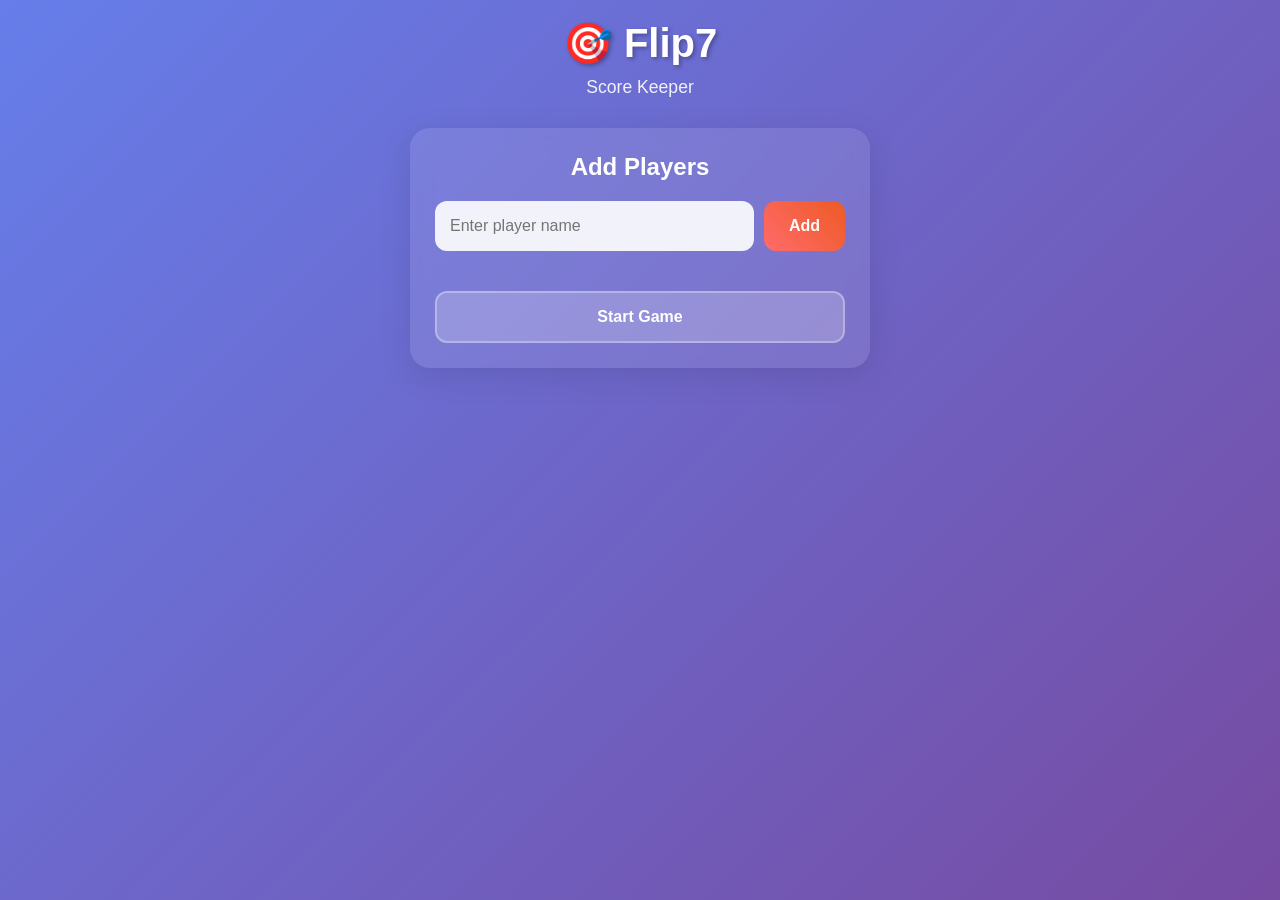
==== index.html @ 1f36b097 "Create index.html" ====
<!DOCTYPE html>
<html lang="en">
<head>
    <meta charset="UTF-8">
    <meta name="viewport" content="width=device-width, initial-scale=1.0, user-scalable=no">
    <title>Flip7 Score Keeper</title>
    <style>
        * {
            margin: 0;
            padding: 0;
            box-sizing: border-box;
        }

        body {
            font-family: -apple-system, BlinkMacSystemFont, 'Segoe UI', Roboto, sans-serif;
            background: linear-gradient(135deg, #667eea 0%, #764ba2 100%);
            min-height: 100vh;
            color: white;
            touch-action: manipulation;
        }

        .container {
            max-width: 500px;
            margin: 0 auto;
            padding: 20px;
        }

        .header {
            text-align: center;
            margin-bottom: 30px;
        }

        .header h1 {
            font-size: 2.5rem;
            margin-bottom: 10px;
            text-shadow: 2px 2px 4px rgba(0,0,0,0.3);
        }

        .header p {
            opacity: 0.9;
            font-size: 1.1rem;
        }

        .section {
            background: rgba(255, 255, 255, 0.1);
            backdrop-filter: blur(10px);
            border-radius: 20px;
            padding: 25px;
            margin-bottom: 20px;
            box-shadow: 0 8px 32px rgba(0,0,0,0.1);
        }

        .section h2 {
            margin-bottom: 20px;
            font-size: 1.5rem;
            text-align: center;
        }

        .input-group {
            display: flex;
            gap: 10px;
            margin-bottom: 20px;
        }

        input[type="text"] {
            flex: 1;
            padding: 15px;
            border: none;
            border-radius: 12px;
            font-size: 16px;
            background: rgba(255, 255, 255, 0.9);
            color: #333;
        }

        .btn {
            padding: 15px 25px;
            border: none;
            border-radius: 12px;
            font-size: 16px;
            font-weight: bold;
            cursor: pointer;
            transition: all 0.3s ease;
            min-height: 50px;
        }

        .btn-primary {
            background: linear-gradient(45deg, #ff6b6b, #ee5a24);
            color: white;
        }

        .btn-secondary {
            background: rgba(255, 255, 255, 0.2);
            color: white;
            border: 2px solid rgba(255, 255, 255, 0.3);
        }

        .btn:active {
            transform: scale(0.95);
        }

        .scoreboard {
            display: grid;
            grid-template-columns: repeat(auto-fit, minmax(120px, 1fr));
            gap: 15px;
            margin-bottom: 20px;
        }

        .player-score-card {
            background: rgba(255, 255, 255, 0.15);
            border-radius: 15px;
            padding: 15px;
            text-align: center;
            cursor: pointer;
            transition: all 0.3s ease;
            border: 2px solid transparent;
            box-shadow: 0 2px 4px rgba(0,0,0,0.1);
        }

        .player-score-card:hover,
        .player-score-card.active {
            background: rgba(255, 255, 255, 0.25);
            border-color: rgba(255, 255, 255, 0.5);
            transform: translateY(-2px);
        }

        .player-score-card.winner {
            background: linear-gradient(45deg, #ffd700, #ffed4a);
            color: #333;
        }

        .player-name-small {
            font-size: 1rem;
            font-weight: bold;
            margin-bottom: 8px;
        }

        .player-total-small {
            font-size: 1.8rem;
            font-weight: bold;
            color: #ffd700;
        }

        .player-score-card.winner .player-total-small {
            color: #333;
        }

        .player-score-card.scored {
            border-color: #4caf50;
        }

        .round-info {
            text-align: center;
            margin-bottom: 20px;
            font-size: 1.2rem;
            font-weight: bold;
        }

        .scoring-sheet {
            background: rgba(255, 255, 255, 0.15);
            border-radius: 15px;
            padding: 20px;
            margin-bottom: 20px;
        }

        .scoring-header {
            display: flex;
            justify-content: space-between;
            align-items: center;
            margin-bottom: 20px;
        }

        .close-btn {
            background: rgba(255, 255, 255, 0.2);
            border: none;
            border-radius: 50%;
            width: 35px;
            height: 35px;
            color: white;
            font-size: 18px;
            cursor: pointer;
            display: flex;
            align-items: center;
            justify-content: center;
        }

        .card-selector {
            display: grid;
            grid-template-columns: repeat(4, 1fr);
            gap: 8px;
            margin-bottom: 15px;
        }

        .card-btn {
            aspect-ratio: 1;
            border: none;
            border-radius: 8px;
            font-size: 14px;
            font-weight: bold;
            cursor: pointer;
            transition: all 0.2s ease;
            background: rgba(255, 255, 255, 0.9);
            color: #333;
        }

        .card-btn.selected {
            background: #ff6b6b;
            color: white;
            transform: scale(0.95);
        }

        .modifier-section {
            margin-top: 15px;
        }

        .modifier-buttons {
            display: grid;
            grid-template-columns: repeat(3, 1fr);
            gap: 8px;
            margin-bottom: 10px;
        }

        .modifier-btn {
            padding: 8px;
            border: none;
            border-radius: 8px;
            font-size: 12px;
            font-weight: bold;
            cursor: pointer;
            background: rgba(255, 255, 255, 0.8);
            color: #333;
            transition: all 0.2s ease;
        }

        .modifier-btn.selected {
            background: #4ecdc4;
            color: white;
        }

        .current-score {
            text-align: center;
            margin: 15px 0;
            font-size: 1.3rem;
            font-weight: bold;
            color: #ffd700;
            padding: 10px;
            background: rgba(0, 0, 0, 0.2);
            border-radius: 10px;
        }

        .unique-count {
            font-size: 0.9rem;
            opacity: 0.8;
        }

        .score-actions {
            display: grid;
            grid-template-columns: 1fr 1fr;
            gap: 10px;
        }

        .hidden {
            display: none;
        }

        .next-round-animation {
            position: fixed;
            top: 50%;
            left: 50%;
            transform: translate(-50%, -50%);
            background: linear-gradient(45deg, #ff6b6b, #ee5a24);
            color: white;
            padding: 30px 50px;
            border-radius: 20px;
            font-size: 2rem;
            font-weight: bold;
            z-index: 1000;
            animation: nextRoundPulse 1.5s ease-in-out;
            pointer-events: none;
        }

        @keyframes nextRoundPulse {
            0% { transform: translate(-50%, -50%) scale(0.5); opacity: 0; }
            50% { transform: translate(-50%, -50%) scale(1.2); opacity: 1; }
            100% { transform: translate(-50%, -50%) scale(1); opacity: 0; }
        }

        .game-controls {
            display: grid;
            grid-template-columns: 1fr 1fr;
            gap: 15px;
            margin-top: 20px;
        }

        .next-round-btn {
            position: relative;
            overflow: hidden;
        }

        .next-round-btn::after {
            content: '';
            position: absolute;
            top: 0;
            left: -100%;
            width: 100%;
            height: 100%;
            background: linear-gradient(90deg, transparent, rgba(255,255,255,0.4), transparent);
            transition: left 0.5s;
        }

        .next-round-btn.animating::after {
            left: 100%;
        }

        .confirmation-overlay {
            position: fixed;
            top: 0;
            left: 0;
            width: 100%;
            height: 100%;
            background: rgba(0, 0, 0, 0.7);
            z-index: 1000;
            display: flex;
            align-items: center;
            justify-content: center;
        }

        .confirmation-overlay.hidden {
            display: none !important;
        }

        .confirmation-dialog {
            background: linear-gradient(135deg, #667eea 0%, #764ba2 100%);
            border-radius: 20px;
            padding: 30px;
            max-width: 400px;
            width: 90%;
            text-align: center;
            color: white;
            box-shadow: 0 20px 60px rgba(0,0,0,0.3);
        }

        .confirmation-dialog h3 {
            margin-bottom: 20px;
            font-size: 1.3rem;
        }

        .confirmation-dialog p {
            margin-bottom: 25px;
            opacity: 0.9;
        }

        .confirmation-buttons {
            display: grid;
            grid-template-columns: 1fr 1fr 1fr;
            gap: 15px;
        }

        @media (max-width: 480px) {
            .container { padding: 15px; }
            .header h1 { font-size: 2rem; }
            .section { padding: 20px; }
            .scoreboard { grid-template-columns: repeat(2, 1fr); }
            .modifier-buttons { grid-template-columns: repeat(2, 1fr); }
            .confirmation-buttons { grid-template-columns: 1fr; }
        }
    </style>
</head>
<body>
    <div class="container">
        <div class="header">
            <h1>🎯 Flip7</h1>
            <p>Score Keeper</p>
        </div>

        <div id="setup-section" class="section">
            <h2>Add Players</h2>
            <div class="input-group">
                <input type="text" id="player-name" placeholder="Enter player name" maxlength="15">
                <button class="btn btn-primary" onclick="addPlayer()">Add</button>
            </div>
            <div id="players-setup"></div>
            <button id="start-game" class="btn btn-secondary" onclick="startGame()" style="width: 100%; margin-top: 20px;">Start Game</button>
        </div>

        <div id="game-section" class="section hidden">
            <div class="round-info">
                Round <span id="current-round">1</span>
            </div>
            
            <div class="scoreboard" id="scoreboard"></div>
            
            <div id="scoring-sheet" class="scoring-sheet hidden">
                <div class="scoring-header">
                    <h3 id="scoring-player-name">Player Scoring</h3>
                    <button class="close-btn" onclick="closeScoringSheet()">×</button>
                </div>
                
                <div style="font-weight: bold; margin-bottom: 10px;">Select up to 7 unique cards (0-12):</div>
                <div class="card-selector" id="card-selector"></div>
                
                <div class="modifier-section">
                    <div style="font-weight: bold; margin-bottom: 8px;">Modifiers:</div>
                    <div class="modifier-buttons" id="modifier-buttons">
                        <button class="modifier-btn" onclick="toggleModifier('+2')">+2</button>
                        <button class="modifier-btn" onclick="toggleModifier('+4')">+4</button>
                        <button class="modifier-btn" onclick="toggleModifier('+6')">+6</button>
                        <button class="modifier-btn" onclick="toggleModifier('+8')">+8</button>
                        <button class="modifier-btn" onclick="toggleModifier('+10')">+10</button>
                        <button class="modifier-btn" onclick="toggleModifier('x2')">×2</button>
                    </div>
                </div>
                
                <div class="current-score" id="score-preview">Round Score: 0<br><span class="unique-count">Unique Cards: 0</span></div>
                
                <div class="score-actions">
                    <button class="btn btn-secondary" onclick="bankCurrentScore()">Bank Score</button>
                    <button class="btn btn-secondary" onclick="bustCurrentPlayer()">Bust (0)</button>
                </div>
            </div>
            
            <div class="game-controls">
                <button id="next-round-btn" class="btn btn-secondary next-round-btn" onclick="nextRound()">Next Round</button>
                <button id="new-game-btn" class="btn btn-primary" onclick="resetGame()">New Game</button>
            </div>
        </div>

        <div id="new-game-dialog" class="confirmation-overlay hidden">
            <div class="confirmation-dialog">
                <h3>New Game</h3>
                <p>Do you want to start a new game with the same players?</p>
                <div class="confirmation-buttons">
                    <button class="btn btn-primary" onclick="startNewGameWithSamePlayers()">Yes</button>
                    <button class="btn btn-secondary" onclick="goToSetup()">No</button>
                    <button class="btn btn-secondary" onclick="cancelNewGame()">Cancel</button>
                </div>
            </div>
        </div>
    </div>

    <script>
        let players = [];
        let currentRound = 1;
        let currentScoringPlayer = -1;
        const WINNING_SCORE = 200;

        function addPlayer() {
            const nameInput = document.getElementById('player-name');
            const name = nameInput.value.trim();
            
            if (name && !players.find(p => p.name === name)) {
                players.push({
                    name: name,
                    totalScore: 0,
                    roundScores: [],
                    hasScored: false
                });
                nameInput.value = '';
                updatePlayersSetup();
            }
        }

        function removePlayer(index) {
            players.splice(index, 1);
            updatePlayersSetup();
        }

        function updatePlayersSetup() {
            const container = document.getElementById('players-setup');
            container.innerHTML = '';
            
            players.forEach((player, index) => {
                const div = document.createElement('div');
                div.style.cssText = 'display: flex; justify-content: space-between; align-items: center; background: rgba(255,255,255,0.1); padding: 15px; border-radius: 10px; margin-bottom: 10px;';
                div.innerHTML = `
                    <span style="font-size: 1.1rem; font-weight: bold;">${player.name}</span>
                    <button onclick="removePlayer(${index})" style="background: #ff4757; color: white; border: none; border-radius: 5px; padding: 8px 12px; cursor: pointer;">Remove</button>
                `;
                container.appendChild(div);
            });

            document.getElementById('start-game').style.display = players.length >= 2 ? 'block' : 'none';
        }

        function startGame() {
            if (players.length < 2) return;
            
            document.getElementById('setup-section').classList.add('hidden');
            document.getElementById('game-section').classList.remove('hidden');
            updateScoreboard();
        }

        function updateScoreboard() {
            const scoreboard = document.getElementById('scoreboard');
            scoreboard.innerHTML = '';
            
            if (!players || players.length === 0) return;
            
            players.forEach((player, index) => {
                if (!player) return;
                
                const playerCard = document.createElement('div');
                let className = 'player-score-card';
                if (player.totalScore >= WINNING_SCORE) {
                    className += ' winner';
                } else if (player.hasScored) {
                    className += ' scored';
                }
                playerCard.className = className;
                playerCard.onclick = () => openScoringSheet(index);
                
                playerCard.innerHTML = `
                    <div class="player-name-small">${player.name || 'Unknown'}</div>
                    <div class="player-total-small">${player.totalScore || 0}</div>
                `;
                
                scoreboard.appendChild(playerCard);
            });
            
            document.getElementById('current-round').textContent = currentRound;
        }

        function openScoringSheet(playerIndex) {
            if (!players || !players[playerIndex]) {
                alert('Player not found!');
                return;
            }
            
            if (players[playerIndex].hasScored) {
                alert(`${players[playerIndex].name} has already scored this round!`);
                return;
            }
            
            currentScoringPlayer = playerIndex;
            document.getElementById('scoring-player-name').textContent = `${players[playerIndex].name} - Round ${currentRound}`;
            
            const cardSelector = document.getElementById('card-selector');
            cardSelector.innerHTML = '';
            for (let i = 0; i <= 12; i++) {
                const cardBtn = document.createElement('button');
                cardBtn.className = 'card-btn';
                cardBtn.textContent = i;
                cardBtn.onclick = () => toggleCard(i);
                cardSelector.appendChild(cardBtn);
            }
            
            document.getElementById('scoring-sheet').classList.remove('hidden');
            clearScoringSheet();
        }

        function closeScoringSheet() {
            document.getElementById('scoring-sheet').classList.add('hidden');
            currentScoringPlayer = -1;
        }

        function clearScoringSheet() {
            document.querySelectorAll('#card-selector .card-btn').forEach(btn => btn.classList.remove('selected'));
            document.querySelectorAll('#modifier-buttons .modifier-btn').forEach(btn => btn.classList.remove('selected'));
            updateScorePreview();
        }

        function toggleCard(cardValue) {
            const cardSelector = document.getElementById('card-selector');
            const cardBtn = cardSelector.children[cardValue];
            
            const isCurrentlySelected = cardBtn.classList.contains('selected');
            
            if (isCurrentlySelected) {
                cardBtn.classList.remove('selected');
            } else {
                const selectedCards = [];
                document.querySelectorAll('#card-selector .card-btn.selected').forEach(btn => {
                    selectedCards.push(parseInt(btn.textContent));
                });
                
                if (selectedCards.includes(cardValue)) {
                    alert(`Card ${cardValue} is already selected! You cannot select the same number twice.`);
                    return;
                }
                
                cardBtn.classList.add('selected');
            }
            
            updateScorePreview();
        }

        function toggleModifier(modifier) {
            const modifierBtns = document.querySelectorAll('#modifier-buttons .modifier-btn');
            let modifierBtn;
            
            if (modifier.toLowerCase() === 'x2') {
                modifierBtn = Array.from(modifierBtns).find(btn => btn.textContent === '×2');
            } else {
                modifierBtn = Array.from(modifierBtns).find(btn => btn.textContent === modifier);
            }
            
            if (modifierBtn) {
                modifierBtn.classList.toggle('selected');
                updateScorePreview();
            }
        }

        function updateScorePreview() {
            if (currentScoringPlayer === -1) return;
            
            const selectedCards = [];
            const selectedModifiers = [];
            
            document.querySelectorAll('#card-selector .card-btn.selected').forEach(btn => {
                selectedCards.push(parseInt(btn.textContent));
            });
            
            document.querySelectorAll('#modifier-buttons .modifier-btn.selected').forEach(btn => {
                let modText = btn.textContent.toLowerCase();
                if (modText === '×2') modText = 'x2';
                selectedModifiers.push(modText);
            });
            
            const roundScore = calculateScore(selectedCards, selectedModifiers);
            const uniqueCards = [...new Set(selectedCards)];
            const uniqueCount = uniqueCards.length;
            document.getElementById('score-preview').innerHTML = `Round Score: ${roundScore}<br><span class="unique-count">Unique Cards: ${uniqueCount}</span>`;
        }

        function calculateScore(selectedCards, modifiers) {
            if (selectedCards.length === 0) return 0;
            
            const uniqueCards = [...new Set(selectedCards)];
            
            let baseScore = selectedCards.reduce((sum, card) => sum + card, 0);
            let finalScore = baseScore;
            
            modifiers.forEach(modifier => {
                if (modifier.startsWith('+')) {
                    finalScore += parseInt(modifier.substring(1));
                }
            });
            
            if (modifiers.includes('x2')) {
                finalScore = baseScore * 2 + (finalScore - baseScore);
            }
            
            if (uniqueCards.length === 7) {
                finalScore += 15;
            }
            
            return finalScore;
        }

        function bankCurrentScore() {
            if (currentScoringPlayer === -1) {
                alert('No player selected for scoring!');
                return;
            }
            
            if (!players || !players[currentScoringPlayer]) {
                alert('Player not found!');
                currentScoringPlayer = -1;
                return;
            }
            
            const selectedCards = [];
            const selectedModifiers = [];
            
            document.querySelectorAll('#card-selector .card-btn.selected').forEach(btn => {
                selectedCards.push(parseInt(btn.textContent));
            });
            
            document.querySelectorAll('#modifier-buttons .modifier-btn.selected').forEach(btn => {
                let modText = btn.textContent.toLowerCase();
                if (modText === '×2') modText = 'x2';
                selectedModifiers.push(modText);
            });
            
            const roundScore = calculateScore(selectedCards, selectedModifiers);
            players[currentScoringPlayer].totalScore = (players[currentScoringPlayer].totalScore || 0) + roundScore;
            players[currentScoringPlayer].roundScores = players[currentScoringPlayer].roundScores || [];
            players[currentScoringPlayer].roundScores.push(roundScore);
            players[currentScoringPlayer].hasScored = true;
            
            const playerName = players[currentScoringPlayer].name;
            const playerTotal = players[currentScoringPlayer].totalScore;
            
            closeScoringSheet();
            updateScoreboard();
            
            if (playerTotal >= WINNING_SCORE) {
                setTimeout(() => {
                    alert(`🎉 ${playerName} wins with ${playerTotal} points!`);
                }, 100);
            }
        }

        function bustCurrentPlayer() {
            if (currentScoringPlayer === -1) {
                alert('No player selected for scoring!');
                return;
            }
            
            if (!players || !players[currentScoringPlayer]) {
                alert('Player not found!');
                currentScoringPlayer = -1;
                return;
            }
            
            players[currentScoringPlayer].roundScores = players[currentScoringPlayer].roundScores || [];
            players[currentScoringPlayer].roundScores.push(0);
            players[currentScoringPlayer].hasScored = true;
            
            closeScoringSheet();
            updateScoreboard();
        }

        function nextRound() {
            if (!players || players.length === 0) return;
            
            const nextBtn = document.getElementById('next-round-btn');
            nextBtn.classList.add('animating');
            
            const animationDiv = document.createElement('div');
            animationDiv.className = 'next-round-animation';
            animationDiv.textContent = `Round ${currentRound + 1}`;
            document.body.appendChild(animationDiv);
            
            setTimeout(() => {
                document.body.removeChild(animationDiv);
                nextBtn.classList.remove('animating');
            }, 1500);
            
            players.forEach(player => {
                if (!player) return;
                if (!player.hasScored) {
                    player.roundScores.push(0);
                }
                player.hasScored = false;
            });
            
            currentRound++;
            updateScoreboard();
        }

        function resetGame() {
            showNewGameDialog();
        }

        function showNewGameDialog() {
            document.getElementById('new-game-dialog').classList.remove('hidden');
        }

        function startNewGameWithSamePlayers() {
            players.forEach(player => {
                player.totalScore = 0;
                player.roundScores = [];
                player.hasScored = false;
            });
            currentRound = 1;
            currentScoringPlayer = -1;
            updateScoreboard();
            document.getElementById('new-game-dialog').classList.add('hidden');
        }

        function goToSetup() {
            document.getElementById('game-section').classList.add('hidden');
            document.getElementById('setup-section').classList.remove('hidden');
            document.getElementById('new-game-dialog').classList.add('hidden');
            players = [];
            updatePlayersSetup();
        }

        function cancelNewGame() {
            document.getElementById('new-game-dialog').classList.add('hidden');
        }

        document.getElementById('player-name').addEventListener('keypress', function(e) {
            if (e.key === 'Enter') {
                addPlayer();
            }
        });
    </script>
</body>
</html>
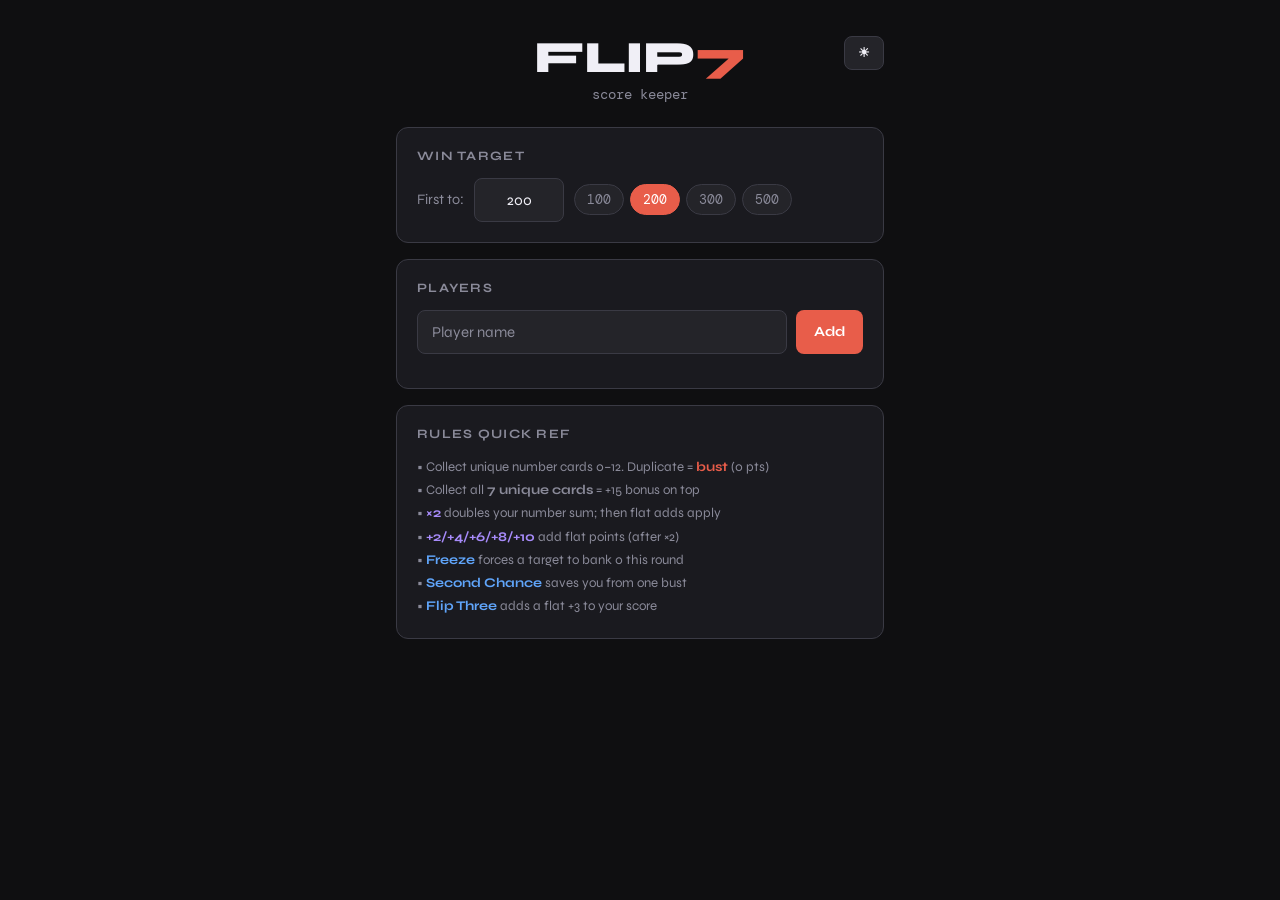
==== commit 97170c7b: "Update index.html" ====
--- a/index.html
+++ b/index.html
@@ -1,780 +1,902 @@
 <!DOCTYPE html>
 <html lang="en">
 <head>
-    <meta charset="UTF-8">
-    <meta name="viewport" content="width=device-width, initial-scale=1.0, user-scalable=no">
-    <title>Flip7 Score Keeper</title>
-    <style>
-        * {
-            margin: 0;
-            padding: 0;
-            box-sizing: border-box;
-        }
-
-        body {
-            font-family: -apple-system, BlinkMacSystemFont, 'Segoe UI', Roboto, sans-serif;
-            background: linear-gradient(135deg, #667eea 0%, #764ba2 100%);
-            min-height: 100vh;
-            color: white;
-            touch-action: manipulation;
-        }
-
-        .container {
-            max-width: 500px;
-            margin: 0 auto;
-            padding: 20px;
-        }
-
-        .header {
-            text-align: center;
-            margin-bottom: 30px;
-        }
-
-        .header h1 {
-            font-size: 2.5rem;
-            margin-bottom: 10px;
-            text-shadow: 2px 2px 4px rgba(0,0,0,0.3);
-        }
-
-        .header p {
-            opacity: 0.9;
-            font-size: 1.1rem;
-        }
-
-        .section {
-            background: rgba(255, 255, 255, 0.1);
-            backdrop-filter: blur(10px);
-            border-radius: 20px;
-            padding: 25px;
-            margin-bottom: 20px;
-            box-shadow: 0 8px 32px rgba(0,0,0,0.1);
-        }
-
-        .section h2 {
-            margin-bottom: 20px;
-            font-size: 1.5rem;
-            text-align: center;
-        }
-
-        .input-group {
-            display: flex;
-            gap: 10px;
-            margin-bottom: 20px;
-        }
-
-        input[type="text"] {
-            flex: 1;
-            padding: 15px;
-            border: none;
-            border-radius: 12px;
-            font-size: 16px;
-            background: rgba(255, 255, 255, 0.9);
-            color: #333;
-        }
-
-        .btn {
-            padding: 15px 25px;
-            border: none;
-            border-radius: 12px;
-            font-size: 16px;
-            font-weight: bold;
-            cursor: pointer;
-            transition: all 0.3s ease;
-            min-height: 50px;
-        }
-
-        .btn-primary {
-            background: linear-gradient(45deg, #ff6b6b, #ee5a24);
-            color: white;
-        }
-
-        .btn-secondary {
-            background: rgba(255, 255, 255, 0.2);
-            color: white;
-            border: 2px solid rgba(255, 255, 255, 0.3);
-        }
-
-        .btn:active {
-            transform: scale(0.95);
-        }
-
-        .scoreboard {
-            display: grid;
-            grid-template-columns: repeat(auto-fit, minmax(120px, 1fr));
-            gap: 15px;
-            margin-bottom: 20px;
-        }
-
-        .player-score-card {
-            background: rgba(255, 255, 255, 0.15);
-            border-radius: 15px;
-            padding: 15px;
-            text-align: center;
-            cursor: pointer;
-            transition: all 0.3s ease;
-            border: 2px solid transparent;
-            box-shadow: 0 2px 4px rgba(0,0,0,0.1);
-        }
-
-        .player-score-card:hover,
-        .player-score-card.active {
-            background: rgba(255, 255, 255, 0.25);
-            border-color: rgba(255, 255, 255, 0.5);
-            transform: translateY(-2px);
-        }
-
-        .player-score-card.winner {
-            background: linear-gradient(45deg, #ffd700, #ffed4a);
-            color: #333;
-        }
-
-        .player-name-small {
-            font-size: 1rem;
-            font-weight: bold;
-            margin-bottom: 8px;
-        }
-
-        .player-total-small {
-            font-size: 1.8rem;
-            font-weight: bold;
-            color: #ffd700;
-        }
-
-        .player-score-card.winner .player-total-small {
-            color: #333;
-        }
-
-        .player-score-card.scored {
-            border-color: #4caf50;
-        }
-
-        .round-info {
-            text-align: center;
-            margin-bottom: 20px;
-            font-size: 1.2rem;
-            font-weight: bold;
-        }
-
-        .scoring-sheet {
-            background: rgba(255, 255, 255, 0.15);
-            border-radius: 15px;
-            padding: 20px;
-            margin-bottom: 20px;
-        }
-
-        .scoring-header {
-            display: flex;
-            justify-content: space-between;
-            align-items: center;
-            margin-bottom: 20px;
-        }
-
-        .close-btn {
-            background: rgba(255, 255, 255, 0.2);
-            border: none;
-            border-radius: 50%;
-            width: 35px;
-            height: 35px;
-            color: white;
-            font-size: 18px;
-            cursor: pointer;
-            display: flex;
-            align-items: center;
-            justify-content: center;
-        }
-
-        .card-selector {
-            display: grid;
-            grid-template-columns: repeat(4, 1fr);
-            gap: 8px;
-            margin-bottom: 15px;
-        }
-
-        .card-btn {
-            aspect-ratio: 1;
-            border: none;
-            border-radius: 8px;
-            font-size: 14px;
-            font-weight: bold;
-            cursor: pointer;
-            transition: all 0.2s ease;
-            background: rgba(255, 255, 255, 0.9);
-            color: #333;
-        }
-
-        .card-btn.selected {
-            background: #ff6b6b;
-            color: white;
-            transform: scale(0.95);
-        }
-
-        .modifier-section {
-            margin-top: 15px;
-        }
-
-        .modifier-buttons {
-            display: grid;
-            grid-template-columns: repeat(3, 1fr);
-            gap: 8px;
-            margin-bottom: 10px;
-        }
-
-        .modifier-btn {
-            padding: 8px;
-            border: none;
-            border-radius: 8px;
-            font-size: 12px;
-            font-weight: bold;
-            cursor: pointer;
-            background: rgba(255, 255, 255, 0.8);
-            color: #333;
-            transition: all 0.2s ease;
-        }
-
-        .modifier-btn.selected {
-            background: #4ecdc4;
-            color: white;
-        }
-
-        .current-score {
-            text-align: center;
-            margin: 15px 0;
-            font-size: 1.3rem;
-            font-weight: bold;
-            color: #ffd700;
-            padding: 10px;
-            background: rgba(0, 0, 0, 0.2);
-            border-radius: 10px;
-        }
-
-        .unique-count {
-            font-size: 0.9rem;
-            opacity: 0.8;
-        }
-
-        .score-actions {
-            display: grid;
-            grid-template-columns: 1fr 1fr;
-            gap: 10px;
-        }
-
-        .hidden {
-            display: none;
-        }
-
-        .next-round-animation {
-            position: fixed;
-            top: 50%;
-            left: 50%;
-            transform: translate(-50%, -50%);
-            background: linear-gradient(45deg, #ff6b6b, #ee5a24);
-            color: white;
-            padding: 30px 50px;
-            border-radius: 20px;
-            font-size: 2rem;
-            font-weight: bold;
-            z-index: 1000;
-            animation: nextRoundPulse 1.5s ease-in-out;
-            pointer-events: none;
-        }
-
-        @keyframes nextRoundPulse {
-            0% { transform: translate(-50%, -50%) scale(0.5); opacity: 0; }
-            50% { transform: translate(-50%, -50%) scale(1.2); opacity: 1; }
-            100% { transform: translate(-50%, -50%) scale(1); opacity: 0; }
-        }
-
-        .game-controls {
-            display: grid;
-            grid-template-columns: 1fr 1fr;
-            gap: 15px;
-            margin-top: 20px;
-        }
-
-        .next-round-btn {
-            position: relative;
-            overflow: hidden;
-        }
-
-        .next-round-btn::after {
-            content: '';
-            position: absolute;
-            top: 0;
-            left: -100%;
-            width: 100%;
-            height: 100%;
-            background: linear-gradient(90deg, transparent, rgba(255,255,255,0.4), transparent);
-            transition: left 0.5s;
-        }
-
-        .next-round-btn.animating::after {
-            left: 100%;
-        }
-
-        .confirmation-overlay {
-            position: fixed;
-            top: 0;
-            left: 0;
-            width: 100%;
-            height: 100%;
-            background: rgba(0, 0, 0, 0.7);
-            z-index: 1000;
-            display: flex;
-            align-items: center;
-            justify-content: center;
-        }
-
-        .confirmation-overlay.hidden {
-            display: none !important;
-        }
-
-        .confirmation-dialog {
-            background: linear-gradient(135deg, #667eea 0%, #764ba2 100%);
-            border-radius: 20px;
-            padding: 30px;
-            max-width: 400px;
-            width: 90%;
-            text-align: center;
-            color: white;
-            box-shadow: 0 20px 60px rgba(0,0,0,0.3);
-        }
-
-        .confirmation-dialog h3 {
-            margin-bottom: 20px;
-            font-size: 1.3rem;
-        }
-
-        .confirmation-dialog p {
-            margin-bottom: 25px;
-            opacity: 0.9;
-        }
-
-        .confirmation-buttons {
-            display: grid;
-            grid-template-columns: 1fr 1fr 1fr;
-            gap: 15px;
-        }
-
-        @media (max-width: 480px) {
-            .container { padding: 15px; }
-            .header h1 { font-size: 2rem; }
-            .section { padding: 20px; }
-            .scoreboard { grid-template-columns: repeat(2, 1fr); }
-            .modifier-buttons { grid-template-columns: repeat(2, 1fr); }
-            .confirmation-buttons { grid-template-columns: 1fr; }
-        }
-    </style>
+<meta charset="UTF-8">
+<meta name="viewport" content="width=device-width, initial-scale=1.0, user-scalable=no">
+<title>Flip7 Score Keeper</title>
+<link rel="preconnect" href="https://fonts.googleapis.com">
+<link href="https://fonts.googleapis.com/css2?family=Syne:wght@400;700;800&family=DM+Mono:wght@400;500&display=swap" rel="stylesheet">
+<style>
+*{margin:0;padding:0;box-sizing:border-box;-webkit-tap-highlight-color:transparent}
+:root{
+  --bg:#0f0f11;--surface:#1a1a1f;--surface2:#242429;--surface3:#2e2e35;
+  --border:#3a3a44;--text:#f0eff6;--muted:#8a8a99;
+  --accent:#e85d4a;--accent2:#4ade80;--gold:#f5c842;--blue:#60a5fa;--purple:#a78bfa;
+  --radius:12px;--radius-sm:8px;
+}
+body{font-family:'Syne',sans-serif;background:var(--bg);color:var(--text);min-height:100vh;touch-action:manipulation;overscroll-behavior:none}
+.app{max-width:520px;margin:0 auto;padding:16px;padding-bottom:48px}
+
+.header{text-align:center;padding:20px 0 24px;position:relative}
+.header h1{font-size:2.8rem;font-weight:800;letter-spacing:-1px;line-height:1}
+.header h1 span{color:var(--accent)}
+.header-sub{color:var(--muted);font-size:.85rem;margin-top:5px;font-family:'DM Mono',monospace}
+.header-btns{position:absolute;right:0;top:20px;display:flex;gap:8px}
+
+.card{background:var(--surface);border:1px solid var(--border);border-radius:var(--radius);padding:20px;margin-bottom:16px}
+.card-title{font-size:.8rem;font-weight:700;margin-bottom:14px;text-transform:uppercase;letter-spacing:.1em;color:var(--muted)}
+
+input[type=text],input[type=number]{padding:12px 14px;background:var(--surface2);border:1px solid var(--border);border-radius:var(--radius-sm);color:var(--text);font-family:'Syne',sans-serif;font-size:15px;outline:none}
+input[type=text]:focus,input[type=number]:focus{border-color:var(--accent)}
+input[type=text]::placeholder{color:var(--muted)}
+input[type=number]{-moz-appearance:textfield;width:90px;text-align:center}
+input[type=number]::-webkit-outer-spin-button,input[type=number]::-webkit-inner-spin-button{-webkit-appearance:none}
+
+.btn{display:inline-flex;align-items:center;justify-content:center;gap:5px;padding:12px 18px;border:none;border-radius:var(--radius-sm);font-family:'Syne',sans-serif;font-size:14px;font-weight:700;cursor:pointer;transition:all .15s;min-height:44px;white-space:nowrap}
+.btn:active{transform:scale(.95)}
+.btn-accent{background:var(--accent);color:#fff}.btn-accent:hover{background:#d64d3a}
+.btn-ghost{background:var(--surface2);color:var(--text);border:1px solid var(--border)}.btn-ghost:hover{background:var(--surface3)}
+.btn-green{background:var(--accent2);color:#0a1f0a}
+.btn-full{width:100%}
+.btn-sm{padding:8px 13px;font-size:13px;min-height:34px}
+
+.player-row{display:flex;align-items:center;gap:8px;padding:11px 14px;background:var(--surface2);border-radius:var(--radius-sm);margin-bottom:8px;border:1px solid var(--border)}
+.player-row-name{font-weight:700;flex:1}
+.order-btn{background:none;border:none;color:var(--muted);cursor:pointer;font-size:11px;padding:2px 5px;line-height:1;border-radius:3px}
+.order-btn:hover{color:var(--text);background:var(--surface3)}
+
+.scoreboard{display:grid;grid-template-columns:repeat(auto-fill,minmax(115px,1fr));gap:10px;margin-bottom:16px}
+.score-card{background:var(--surface2);border:1px solid var(--border);border-radius:var(--radius);padding:13px 10px 10px;text-align:center;cursor:pointer;transition:all .2s;position:relative;user-select:none;min-height:110px}
+.score-card:active{transform:scale(.96)}
+.score-card.selectable:hover{border-color:var(--accent);background:var(--surface3)}
+.score-card.scored{border-color:var(--accent2);opacity:.6;cursor:default}
+.score-card.scored:active,.score-card.frozen:active{transform:none}
+.score-card.frozen{border-color:var(--blue);opacity:.6;cursor:default}
+.score-card.leader{border-color:var(--gold)}
+.score-card.winner-card{border-color:var(--gold);background:#1c1800;cursor:default}
+.sc-name{font-size:.78rem;font-weight:700;color:var(--muted);margin-bottom:4px;overflow:hidden;text-overflow:ellipsis;white-space:nowrap}
+.sc-score{font-size:1.85rem;font-weight:800;font-family:'DM Mono',monospace;color:var(--text);line-height:1}
+.sc-need{font-size:.7rem;color:var(--muted);margin-top:3px;font-family:'DM Mono',monospace}
+.sc-need.close{color:#f97316}
+.sc-sparkline{margin-top:5px;height:22px;width:100%}
+.score-card.winner-card .sc-score{color:var(--gold)}
+.sc-badge{position:absolute;top:5px;right:5px;font-size:9px;font-weight:700;padding:2px 5px;border-radius:3px;font-family:'DM Mono',monospace}
+.badge-done{background:#1a3a20;color:var(--accent2)}
+.badge-frozen{background:#1a2a3a;color:var(--blue)}
+.badge-winner{background:#3a2a00;color:var(--gold)}
+.badge-lead{background:#2a2200;color:var(--gold)}
+.bust-pips{margin-top:3px}
+.bust-pip{display:inline-block;width:5px;height:5px;border-radius:50%;background:var(--accent);margin:0 1px}
+
+.round-header{display:flex;align-items:center;justify-content:space-between;margin-bottom:10px}
+.round-pill{background:var(--surface2);border:1px solid var(--border);border-radius:20px;padding:5px 13px;font-size:.82rem;font-weight:700;font-family:'DM Mono',monospace;color:var(--muted)}
+.progress-wrap{margin-bottom:14px}
+.progress-bar{height:4px;background:var(--surface3);border-radius:2px;overflow:hidden}
+.progress-fill{height:100%;background:var(--accent);border-radius:2px;transition:width .4s ease}
+.progress-labels{display:flex;justify-content:space-between;font-size:.7rem;color:var(--muted);font-family:'DM Mono',monospace;margin-top:3px}
+
+.sheet-player{font-size:1.05rem;font-weight:800;color:var(--accent);margin-bottom:14px}
+.section-label{font-size:.72rem;font-weight:700;text-transform:uppercase;letter-spacing:.1em;color:var(--muted);margin-bottom:7px}
+.card-grid{display:grid;grid-template-columns:repeat(7,1fr);gap:5px;margin-bottom:14px}
+.num-card{aspect-ratio:1;border:1.5px solid var(--border);border-radius:var(--radius-sm);background:var(--surface2);color:var(--text);font-family:'DM Mono',monospace;font-size:13px;font-weight:500;cursor:pointer;transition:all .12s;display:flex;align-items:center;justify-content:center}
+.num-card:active{transform:scale(.88)}
+.num-card.selected{background:var(--accent);border-color:var(--accent);color:#fff;font-weight:700}
+
+.mod-grid{display:grid;grid-template-columns:repeat(3,1fr);gap:7px;margin-bottom:14px}
+.mod-btn{padding:9px 6px;border:1.5px solid var(--border);border-radius:var(--radius-sm);background:var(--surface2);color:var(--text);font-family:'DM Mono',monospace;font-size:12px;font-weight:500;cursor:pointer;transition:all .12s;text-align:center;line-height:1.3}
+.mod-btn:active{transform:scale(.94)}
+.mod-btn.selected{border-color:var(--purple);background:#1e1a2e;color:var(--purple)}
+.mod-btn.action-selected{border-color:var(--blue);background:#1a1e2e;color:var(--blue)}
+
+.score-display{background:var(--surface2);border:1px solid var(--border);border-radius:var(--radius);padding:12px;text-align:center;margin-bottom:14px}
+.score-big{font-size:2.1rem;font-weight:800;font-family:'DM Mono',monospace;color:var(--gold);line-height:1}
+.score-sub{font-size:.76rem;color:var(--muted);margin-top:4px;line-height:1.4}
+.score-new-total{font-size:.82rem;color:var(--text);margin-top:5px;font-family:'DM Mono',monospace}
+
+.sheet-actions{display:grid;grid-template-columns:1fr 1fr;gap:9px;margin-bottom:8px}
+.sc-banner{background:#1a1e2e;border:1px solid var(--blue);border-radius:var(--radius-sm);padding:9px 13px;font-size:.82rem;color:var(--blue);margin-bottom:12px}
+
+.game-controls{display:grid;grid-template-columns:1fr 1fr 1fr;gap:10px}
+
+.modal-backdrop{position:fixed;inset:0;background:rgba(0,0,0,.85);display:flex;align-items:center;justify-content:center;z-index:100;padding:16px}
+.modal-backdrop.hidden{display:none}
+.modal{background:var(--surface);border:1px solid var(--border);border-radius:16px;padding:26px 22px;max-width:400px;width:100%;text-align:center}
+.modal h2{font-size:1.3rem;font-weight:800;margin-bottom:8px}
+.modal p{color:var(--muted);margin-bottom:20px;font-size:.88rem;line-height:1.5}
+.modal-btns{display:flex;flex-direction:column;gap:9px}
+
+.history-table{width:100%;border-collapse:collapse;font-family:'DM Mono',monospace;font-size:12px}
+.history-table th{padding:7px 8px;text-align:center;color:var(--muted);font-size:.7rem;font-weight:700;text-transform:uppercase;border-bottom:1px solid var(--border)}
+.history-table td{padding:7px 8px;text-align:center;border-bottom:1px solid var(--surface3)}
+.history-table .total-row td{font-weight:700;color:var(--gold);border-top:1px solid var(--border);border-bottom:none}
+
+.stats-grid{display:grid;grid-template-columns:1fr 1fr;gap:10px;margin-bottom:14px}
+.stat-box{background:var(--surface2);border:1px solid var(--border);border-radius:var(--radius-sm);padding:12px;text-align:center}
+.stat-val{font-size:1.5rem;font-weight:800;font-family:'DM Mono',monospace}
+.stat-label{font-size:.7rem;color:var(--muted);margin-top:3px;text-transform:uppercase;letter-spacing:.06em}
+.player-stats-row{background:var(--surface2);border:1px solid var(--border);border-radius:var(--radius-sm);padding:12px 14px;margin-bottom:8px}
+.psr-name{font-weight:700;margin-bottom:8px}
+.psr-grid{display:grid;grid-template-columns:repeat(4,1fr);gap:4px;text-align:center}
+.psr-val{font-size:1.1rem;font-weight:700;font-family:'DM Mono',monospace}
+.psr-lbl{font-size:.62rem;color:var(--muted);text-transform:uppercase;letter-spacing:.05em;margin-top:2px}
+
+.win-screen{text-align:center;padding:24px 0}
+.win-trophy{font-size:3.5rem;margin-bottom:12px}
+.win-name{font-size:2rem;font-weight:800;color:var(--gold);margin-bottom:4px}
+.win-meta{font-size:.88rem;color:var(--muted);font-family:'DM Mono',monospace;margin-bottom:18px}
+.final-scores{display:flex;flex-direction:column;gap:8px;margin-bottom:22px;text-align:left}
+.final-row{display:flex;align-items:center;justify-content:space-between;padding:10px 14px;background:var(--surface2);border-radius:var(--radius-sm);border:1px solid var(--border)}
+.final-row.first{border-color:var(--gold)}
+.final-rank{font-size:.85rem;color:var(--muted);font-family:'DM Mono',monospace;min-width:26px}
+.final-name{font-weight:700;flex:1}
+.final-score{font-family:'DM Mono',monospace;font-weight:700;color:var(--gold)}
+
+.toast{position:fixed;bottom:20px;left:50%;transform:translateX(-50%) translateY(80px);background:var(--surface3);border:1px solid var(--border);border-radius:24px;padding:9px 18px;font-size:.88rem;font-weight:700;z-index:300;transition:transform .25s ease;pointer-events:none;white-space:nowrap;max-width:88vw;text-align:center}
+.toast.show{transform:translateX(-50%) translateY(0)}
+
+.tabs{display:flex;gap:8px;margin-bottom:14px}
+.tab{flex:1;padding:8px;text-align:center;border-radius:var(--radius-sm);font-size:.82rem;font-weight:700;cursor:pointer;border:1px solid var(--border);background:var(--surface2);color:var(--muted);transition:all .15s}
+.tab.active{background:var(--accent);color:#fff;border-color:var(--accent)}
+
+.input-row{display:flex;gap:9px;margin-bottom:14px}
+.input-row input[type=text]{flex:1}
+
+.freeze-target-list{display:flex;flex-direction:column;gap:7px;margin-bottom:14px}
+.freeze-target{padding:12px 15px;background:var(--surface2);border:1px solid var(--border);border-radius:var(--radius-sm);cursor:pointer;font-weight:700;transition:all .15s}
+.freeze-target:hover{border-color:var(--blue);background:var(--surface3)}
+
+.win-target-row{display:flex;align-items:center;gap:10px;flex-wrap:wrap;margin-bottom:0}
+.preset-btns{display:flex;gap:6px;flex-wrap:wrap}
+.preset-btn{padding:6px 12px;border-radius:20px;border:1px solid var(--border);background:var(--surface2);color:var(--muted);font-size:.8rem;font-family:'DM Mono',monospace;cursor:pointer;transition:all .15s}
+.preset-btn.active{background:var(--accent);color:#fff;border-color:var(--accent)}
+
+.score-edit-row{display:flex;align-items:center;justify-content:space-between;padding:10px 0;border-bottom:1px solid var(--surface3)}
+.score-edit-row:last-child{border-bottom:none}
+.score-edit-name{font-weight:700}
+
+.hidden{display:none!important}
+</style>
 </head>
 <body>
-    <div class="container">
-        <div class="header">
-            <h1>🎯 Flip7</h1>
-            <p>Score Keeper</p>
+<div class="app">
+  <div class="header">
+    <div class="header-btns">
+      <button class="btn btn-ghost btn-sm" onclick="toggleTheme()" id="theme-btn">☀</button>
+    </div>
+    <h1>FLIP<span>7</span></h1>
+    <div class="header-sub">score keeper</div>
+  </div>
+
+  <!-- ══ SETUP ══ -->
+  <div id="setup-section">
+    <div class="card">
+      <div class="card-title">Win Target</div>
+      <div class="win-target-row">
+        <label style="font-size:.9rem;color:var(--muted);white-space:nowrap">First to:</label>
+        <input type="number" id="win-target-input" value="200" min="50" max="9999" onchange="updateWinTarget()">
+        <div class="preset-btns">
+          <button class="preset-btn" onclick="setWinTarget(100)">100</button>
+          <button class="preset-btn active" onclick="setWinTarget(200)">200</button>
+          <button class="preset-btn" onclick="setWinTarget(300)">300</button>
+          <button class="preset-btn" onclick="setWinTarget(500)">500</button>
         </div>
-
-        <div id="setup-section" class="section">
-            <h2>Add Players</h2>
-            <div class="input-group">
-                <input type="text" id="player-name" placeholder="Enter player name" maxlength="15">
-                <button class="btn btn-primary" onclick="addPlayer()">Add</button>
-            </div>
-            <div id="players-setup"></div>
-            <button id="start-game" class="btn btn-secondary" onclick="startGame()" style="width: 100%; margin-top: 20px;">Start Game</button>
+      </div>
+    </div>
+
+    <div class="card">
+      <div class="card-title">Players</div>
+      <div class="input-row">
+        <input type="text" id="player-name" placeholder="Player name" maxlength="14">
+        <button class="btn btn-accent" onclick="addPlayer()">Add</button>
+      </div>
+      <div id="players-setup"></div>
+      <button id="start-btn" class="btn btn-accent btn-full hidden" onclick="startGame()" style="margin-top:4px">Start Game →</button>
+    </div>
+
+    <div class="card">
+      <div class="card-title">Rules Quick Ref</div>
+      <div style="font-size:.83rem;color:var(--muted);line-height:1.75">
+        <p>• Collect unique number cards 0–12. Duplicate = <strong style="color:var(--accent)">bust</strong> (0 pts)</p>
+        <p>• Collect all <strong>7 unique cards</strong> = +15 bonus on top</p>
+        <p>• <strong style="color:var(--purple)">×2</strong> doubles your number sum; then flat adds apply</p>
+        <p>• <strong style="color:var(--purple)">+2/+4/+6/+8/+10</strong> add flat points (after ×2)</p>
+        <p>• <strong style="color:var(--blue)">Freeze</strong> forces a target to bank 0 this round</p>
+        <p>• <strong style="color:var(--blue)">Second Chance</strong> saves you from one bust</p>
+        <p>• <strong style="color:var(--blue)">Flip Three</strong> adds a flat +3 to your score</p>
+      </div>
+    </div>
+  </div>
+
+  <!-- ══ GAME ══ -->
+  <div id="game-section" class="hidden">
+
+    <div id="win-screen" class="card hidden">
+      <div class="win-screen">
+        <div class="win-trophy">🏆</div>
+        <div class="win-name" id="win-name"></div>
+        <div class="win-meta" id="win-meta"></div>
+        <div class="final-scores" id="final-scores"></div>
+        <div style="display:grid;grid-template-columns:1fr 1fr;gap:10px">
+          <button class="btn btn-ghost btn-full" onclick="showNewGameDialog()">New Game</button>
+          <button class="btn btn-accent btn-full" onclick="resetSamePlayers()">Play Again</button>
         </div>
-
-        <div id="game-section" class="section hidden">
-            <div class="round-info">
-                Round <span id="current-round">1</span>
-            </div>
-            
-            <div class="scoreboard" id="scoreboard"></div>
-            
-            <div id="scoring-sheet" class="scoring-sheet hidden">
-                <div class="scoring-header">
-                    <h3 id="scoring-player-name">Player Scoring</h3>
-                    <button class="close-btn" onclick="closeScoringSheet()">×</button>
-                </div>
-                
-                <div style="font-weight: bold; margin-bottom: 10px;">Select up to 7 unique cards (0-12):</div>
-                <div class="card-selector" id="card-selector"></div>
-                
-                <div class="modifier-section">
-                    <div style="font-weight: bold; margin-bottom: 8px;">Modifiers:</div>
-                    <div class="modifier-buttons" id="modifier-buttons">
-                        <button class="modifier-btn" onclick="toggleModifier('+2')">+2</button>
-                        <button class="modifier-btn" onclick="toggleModifier('+4')">+4</button>
-                        <button class="modifier-btn" onclick="toggleModifier('+6')">+6</button>
-                        <button class="modifier-btn" onclick="toggleModifier('+8')">+8</button>
-                        <button class="modifier-btn" onclick="toggleModifier('+10')">+10</button>
-                        <button class="modifier-btn" onclick="toggleModifier('x2')">×2</button>
-                    </div>
-                </div>
-                
-                <div class="current-score" id="score-preview">Round Score: 0<br><span class="unique-count">Unique Cards: 0</span></div>
-                
-                <div class="score-actions">
-                    <button class="btn btn-secondary" onclick="bankCurrentScore()">Bank Score</button>
-                    <button class="btn btn-secondary" onclick="bustCurrentPlayer()">Bust (0)</button>
-                </div>
-            </div>
-            
-            <div class="game-controls">
-                <button id="next-round-btn" class="btn btn-secondary next-round-btn" onclick="nextRound()">Next Round</button>
-                <button id="new-game-btn" class="btn btn-primary" onclick="resetGame()">New Game</button>
-            </div>
+      </div>
+    </div>
+
+    <div id="active-game">
+      <div class="round-header">
+        <div class="round-pill">Round <span id="current-round">1</span></div>
+        <div style="display:flex;gap:8px">
+          <button id="undo-btn" class="btn btn-ghost btn-sm hidden" onclick="undoLast()">↩ Undo</button>
+          <button class="btn btn-ghost btn-sm" onclick="openEditScores()">✏ Edit</button>
         </div>
-
-        <div id="new-game-dialog" class="confirmation-overlay hidden">
-            <div class="confirmation-dialog">
-                <h3>New Game</h3>
-                <p>Do you want to start a new game with the same players?</p>
-                <div class="confirmation-buttons">
-                    <button class="btn btn-primary" onclick="startNewGameWithSamePlayers()">Yes</button>
-                    <button class="btn btn-secondary" onclick="goToSetup()">No</button>
-                    <button class="btn btn-secondary" onclick="cancelNewGame()">Cancel</button>
-                </div>
-            </div>
+      </div>
+      <div class="progress-wrap">
+        <div class="progress-bar"><div class="progress-fill" id="progress-fill"></div></div>
+        <div class="progress-labels"><span>0</span><span id="progress-target">200</span></div>
+      </div>
+
+      <div class="scoreboard" id="scoreboard"></div>
+
+      <!-- SCORING SHEET -->
+      <div id="scoring-sheet" class="card hidden">
+        <div class="sheet-player" id="sheet-player-name"></div>
+        <div id="sc-banner" class="sc-banner hidden">⚡ Second Chance active — next bust will be forgiven</div>
+
+        <div class="section-label">Number Cards (select up to 7 unique)</div>
+        <div class="card-grid" id="card-grid"></div>
+
+        <div class="section-label">Modifier &amp; Action Cards</div>
+        <div class="mod-grid" id="mod-grid"></div>
+
+        <div class="score-display">
+          <div class="score-big" id="score-preview">0</div>
+          <div class="score-sub" id="score-sub">Select cards above</div>
+          <div class="score-new-total" id="score-new-total"></div>
         </div>
+
+        <div class="sheet-actions">
+          <button class="btn btn-green" onclick="bankScore()">✓ Bank Score</button>
+          <button class="btn btn-accent" onclick="bustPlayer()">✗ Bust (0 pts)</button>
+        </div>
+        <button class="btn btn-ghost btn-full btn-sm" onclick="closeSheet()">Cancel</button>
+      </div>
+
+      <!-- FREEZE PICKER -->
+      <div id="freeze-picker" class="card hidden">
+        <div class="card-title">Freeze — pick a target</div>
+        <p style="font-size:.85rem;color:var(--muted);margin-bottom:14px">Who gets forced to bank 0 this round?</p>
+        <div class="freeze-target-list" id="freeze-targets"></div>
+        <button class="btn btn-ghost btn-full btn-sm" onclick="cancelFreeze()">Cancel</button>
+      </div>
+
+      <div class="tabs" id="view-tabs">
+        <div class="tab active" onclick="switchTab('game')">Scores</div>
+        <div class="tab" onclick="switchTab('history')">History</div>
+        <div class="tab" onclick="switchTab('stats')">Stats</div>
+      </div>
+
+      <div id="history-view" class="card hidden"><div id="history-content"></div></div>
+      <div id="stats-view" class="card hidden"><div id="stats-content"></div></div>
+
+      <div class="game-controls" id="game-controls">
+        <button class="btn btn-ghost" onclick="nextRound()">Next Round →</button>
+        <button class="btn btn-ghost" onclick="showNewGameDialog()">New Game</button>
+        <button class="btn btn-accent" onclick="openEditScores()">✏ Scores</button>
+      </div>
     </div>
-
-    <script>
-        let players = [];
-        let currentRound = 1;
-        let currentScoringPlayer = -1;
-        const WINNING_SCORE = 200;
-
-        function addPlayer() {
-            const nameInput = document.getElementById('player-name');
-            const name = nameInput.value.trim();
-            
-            if (name && !players.find(p => p.name === name)) {
-                players.push({
-                    name: name,
-                    totalScore: 0,
-                    roundScores: [],
-                    hasScored: false
-                });
-                nameInput.value = '';
-                updatePlayersSetup();
-            }
-        }
-
-        function removePlayer(index) {
-            players.splice(index, 1);
-            updatePlayersSetup();
-        }
-
-        function updatePlayersSetup() {
-            const container = document.getElementById('players-setup');
-            container.innerHTML = '';
-            
-            players.forEach((player, index) => {
-                const div = document.createElement('div');
-                div.style.cssText = 'display: flex; justify-content: space-between; align-items: center; background: rgba(255,255,255,0.1); padding: 15px; border-radius: 10px; margin-bottom: 10px;';
-                div.innerHTML = `
-                    <span style="font-size: 1.1rem; font-weight: bold;">${player.name}</span>
-                    <button onclick="removePlayer(${index})" style="background: #ff4757; color: white; border: none; border-radius: 5px; padding: 8px 12px; cursor: pointer;">Remove</button>
-                `;
-                container.appendChild(div);
-            });
-
-            document.getElementById('start-game').style.display = players.length >= 2 ? 'block' : 'none';
-        }
-
-        function startGame() {
-            if (players.length < 2) return;
-            
-            document.getElementById('setup-section').classList.add('hidden');
-            document.getElementById('game-section').classList.remove('hidden');
-            updateScoreboard();
-        }
-
-        function updateScoreboard() {
-            const scoreboard = document.getElementById('scoreboard');
-            scoreboard.innerHTML = '';
-            
-            if (!players || players.length === 0) return;
-            
-            players.forEach((player, index) => {
-                if (!player) return;
-                
-                const playerCard = document.createElement('div');
-                let className = 'player-score-card';
-                if (player.totalScore >= WINNING_SCORE) {
-                    className += ' winner';
-                } else if (player.hasScored) {
-                    className += ' scored';
-                }
-                playerCard.className = className;
-                playerCard.onclick = () => openScoringSheet(index);
-                
-                playerCard.innerHTML = `
-                    <div class="player-name-small">${player.name || 'Unknown'}</div>
-                    <div class="player-total-small">${player.totalScore || 0}</div>
-                `;
-                
-                scoreboard.appendChild(playerCard);
-            });
-            
-            document.getElementById('current-round').textContent = currentRound;
-        }
-
-        function openScoringSheet(playerIndex) {
-            if (!players || !players[playerIndex]) {
-                alert('Player not found!');
-                return;
-            }
-            
-            if (players[playerIndex].hasScored) {
-                alert(`${players[playerIndex].name} has already scored this round!`);
-                return;
-            }
-            
-            currentScoringPlayer = playerIndex;
-            document.getElementById('scoring-player-name').textContent = `${players[playerIndex].name} - Round ${currentRound}`;
-            
-            const cardSelector = document.getElementById('card-selector');
-            cardSelector.innerHTML = '';
-            for (let i = 0; i <= 12; i++) {
-                const cardBtn = document.createElement('button');
-                cardBtn.className = 'card-btn';
-                cardBtn.textContent = i;
-                cardBtn.onclick = () => toggleCard(i);
-                cardSelector.appendChild(cardBtn);
-            }
-            
-            document.getElementById('scoring-sheet').classList.remove('hidden');
-            clearScoringSheet();
-        }
-
-        function closeScoringSheet() {
-            document.getElementById('scoring-sheet').classList.add('hidden');
-            currentScoringPlayer = -1;
-        }
-
-        function clearScoringSheet() {
-            document.querySelectorAll('#card-selector .card-btn').forEach(btn => btn.classList.remove('selected'));
-            document.querySelectorAll('#modifier-buttons .modifier-btn').forEach(btn => btn.classList.remove('selected'));
-            updateScorePreview();
-        }
-
-        function toggleCard(cardValue) {
-            const cardSelector = document.getElementById('card-selector');
-            const cardBtn = cardSelector.children[cardValue];
-            
-            const isCurrentlySelected = cardBtn.classList.contains('selected');
-            
-            if (isCurrentlySelected) {
-                cardBtn.classList.remove('selected');
-            } else {
-                const selectedCards = [];
-                document.querySelectorAll('#card-selector .card-btn.selected').forEach(btn => {
-                    selectedCards.push(parseInt(btn.textContent));
-                });
-                
-                if (selectedCards.includes(cardValue)) {
-                    alert(`Card ${cardValue} is already selected! You cannot select the same number twice.`);
-                    return;
-                }
-                
-                cardBtn.classList.add('selected');
-            }
-            
-            updateScorePreview();
-        }
-
-        function toggleModifier(modifier) {
-            const modifierBtns = document.querySelectorAll('#modifier-buttons .modifier-btn');
-            let modifierBtn;
-            
-            if (modifier.toLowerCase() === 'x2') {
-                modifierBtn = Array.from(modifierBtns).find(btn => btn.textContent === '×2');
-            } else {
-                modifierBtn = Array.from(modifierBtns).find(btn => btn.textContent === modifier);
-            }
-            
-            if (modifierBtn) {
-                modifierBtn.classList.toggle('selected');
-                updateScorePreview();
-            }
-        }
-
-        function updateScorePreview() {
-            if (currentScoringPlayer === -1) return;
-            
-            const selectedCards = [];
-            const selectedModifiers = [];
-            
-            document.querySelectorAll('#card-selector .card-btn.selected').forEach(btn => {
-                selectedCards.push(parseInt(btn.textContent));
-            });
-            
-            document.querySelectorAll('#modifier-buttons .modifier-btn.selected').forEach(btn => {
-                let modText = btn.textContent.toLowerCase();
-                if (modText === '×2') modText = 'x2';
-                selectedModifiers.push(modText);
-            });
-            
-            const roundScore = calculateScore(selectedCards, selectedModifiers);
-            const uniqueCards = [...new Set(selectedCards)];
-            const uniqueCount = uniqueCards.length;
-            document.getElementById('score-preview').innerHTML = `Round Score: ${roundScore}<br><span class="unique-count">Unique Cards: ${uniqueCount}</span>`;
-        }
-
-        function calculateScore(selectedCards, modifiers) {
-            if (selectedCards.length === 0) return 0;
-            
-            const uniqueCards = [...new Set(selectedCards)];
-            
-            let baseScore = selectedCards.reduce((sum, card) => sum + card, 0);
-            let finalScore = baseScore;
-            
-            modifiers.forEach(modifier => {
-                if (modifier.startsWith('+')) {
-                    finalScore += parseInt(modifier.substring(1));
-                }
-            });
-            
-            if (modifiers.includes('x2')) {
-                finalScore = baseScore * 2 + (finalScore - baseScore);
-            }
-            
-            if (uniqueCards.length === 7) {
-                finalScore += 15;
-            }
-            
-            return finalScore;
-        }
-
-        function bankCurrentScore() {
-            if (currentScoringPlayer === -1) {
-                alert('No player selected for scoring!');
-                return;
-            }
-            
-            if (!players || !players[currentScoringPlayer]) {
-                alert('Player not found!');
-                currentScoringPlayer = -1;
-                return;
-            }
-            
-            const selectedCards = [];
-            const selectedModifiers = [];
-            
-            document.querySelectorAll('#card-selector .card-btn.selected').forEach(btn => {
-                selectedCards.push(parseInt(btn.textContent));
-            });
-            
-            document.querySelectorAll('#modifier-buttons .modifier-btn.selected').forEach(btn => {
-                let modText = btn.textContent.toLowerCase();
-                if (modText === '×2') modText = 'x2';
-                selectedModifiers.push(modText);
-            });
-            
-            const roundScore = calculateScore(selectedCards, selectedModifiers);
-            players[currentScoringPlayer].totalScore = (players[currentScoringPlayer].totalScore || 0) + roundScore;
-            players[currentScoringPlayer].roundScores = players[currentScoringPlayer].roundScores || [];
-            players[currentScoringPlayer].roundScores.push(roundScore);
-            players[currentScoringPlayer].hasScored = true;
-            
-            const playerName = players[currentScoringPlayer].name;
-            const playerTotal = players[currentScoringPlayer].totalScore;
-            
-            closeScoringSheet();
-            updateScoreboard();
-            
-            if (playerTotal >= WINNING_SCORE) {
-                setTimeout(() => {
-                    alert(`🎉 ${playerName} wins with ${playerTotal} points!`);
-                }, 100);
-            }
-        }
-
-        function bustCurrentPlayer() {
-            if (currentScoringPlayer === -1) {
-                alert('No player selected for scoring!');
-                return;
-            }
-            
-            if (!players || !players[currentScoringPlayer]) {
-                alert('Player not found!');
-                currentScoringPlayer = -1;
-                return;
-            }
-            
-            players[currentScoringPlayer].roundScores = players[currentScoringPlayer].roundScores || [];
-            players[currentScoringPlayer].roundScores.push(0);
-            players[currentScoringPlayer].hasScored = true;
-            
-            closeScoringSheet();
-            updateScoreboard();
-        }
-
-        function nextRound() {
-            if (!players || players.length === 0) return;
-            
-            const nextBtn = document.getElementById('next-round-btn');
-            nextBtn.classList.add('animating');
-            
-            const animationDiv = document.createElement('div');
-            animationDiv.className = 'next-round-animation';
-            animationDiv.textContent = `Round ${currentRound + 1}`;
-            document.body.appendChild(animationDiv);
-            
-            setTimeout(() => {
-                document.body.removeChild(animationDiv);
-                nextBtn.classList.remove('animating');
-            }, 1500);
-            
-            players.forEach(player => {
-                if (!player) return;
-                if (!player.hasScored) {
-                    player.roundScores.push(0);
-                }
-                player.hasScored = false;
-            });
-            
-            currentRound++;
-            updateScoreboard();
-        }
-
-        function resetGame() {
-            showNewGameDialog();
-        }
-
-        function showNewGameDialog() {
-            document.getElementById('new-game-dialog').classList.remove('hidden');
-        }
-
-        function startNewGameWithSamePlayers() {
-            players.forEach(player => {
-                player.totalScore = 0;
-                player.roundScores = [];
-                player.hasScored = false;
-            });
-            currentRound = 1;
-            currentScoringPlayer = -1;
-            updateScoreboard();
-            document.getElementById('new-game-dialog').classList.add('hidden');
-        }
-
-        function goToSetup() {
-            document.getElementById('game-section').classList.add('hidden');
-            document.getElementById('setup-section').classList.remove('hidden');
-            document.getElementById('new-game-dialog').classList.add('hidden');
-            players = [];
-            updatePlayersSetup();
-        }
-
-        function cancelNewGame() {
-            document.getElementById('new-game-dialog').classList.add('hidden');
-        }
-
-        document.getElementById('player-name').addEventListener('keypress', function(e) {
-            if (e.key === 'Enter') {
-                addPlayer();
-            }
-        });
-    </script>
+  </div>
+</div>
+
+<!-- MODALS -->
+<div id="new-game-modal" class="modal-backdrop hidden">
+  <div class="modal">
+    <h2>New Game</h2>
+    <p>Keep the same players, or start fresh?</p>
+    <div class="modal-btns">
+      <button class="btn btn-accent btn-full" onclick="resetSamePlayers()">Same Players</button>
+      <button class="btn btn-ghost btn-full" onclick="goToSetup()">Change Players</button>
+      <button class="btn btn-ghost btn-full" onclick="closeModal('new-game-modal')">Cancel</button>
+    </div>
+  </div>
+</div>
+
+<div id="next-round-modal" class="modal-backdrop hidden">
+  <div class="modal">
+    <h2>End Round?</h2>
+    <p id="next-round-msg"></p>
+    <div class="modal-btns">
+      <button class="btn btn-accent btn-full" onclick="confirmNextRound()">Yes, End Round</button>
+      <button class="btn btn-ghost btn-full" onclick="closeModal('next-round-modal')">Cancel</button>
+    </div>
+  </div>
+</div>
+
+<div id="edit-scores-modal" class="modal-backdrop hidden">
+  <div class="modal" style="text-align:left">
+    <h2 style="text-align:center;margin-bottom:6px">Edit Scores</h2>
+    <p style="text-align:center">Directly correct any player's total.</p>
+    <div id="edit-scores-rows"></div>
+    <div class="modal-btns" style="margin-top:16px">
+      <button class="btn btn-accent btn-full" onclick="saveEditedScores()">Save</button>
+      <button class="btn btn-ghost btn-full" onclick="closeModal('edit-scores-modal')">Cancel</button>
+    </div>
+  </div>
+</div>
+
+<div id="toast" class="toast"></div>
+
+<script>
+let players=[], currentRound=1, scoringIdx=-1, WIN=200;
+let undoStack=[], darkMode=true;
+const MODS=['+2','+4','+6','+8','+10','×2','Freeze','2nd Chance','Flip Three'];
+
+/* ── PERSISTENCE ── */
+function save(){try{localStorage.setItem('f7',JSON.stringify({players,currentRound,WIN}));}catch(e){}}
+function load(){
+  try{
+    const s=localStorage.getItem('f7');if(!s)return false;
+    const d=JSON.parse(s);if(!d.players||d.players.length<2)return false;
+    players=d.players;currentRound=d.currentRound||1;WIN=d.WIN||200;return true;
+  }catch(e){return false;}
+}
+function clearSave(){try{localStorage.removeItem('f7');}catch(e){}}
+
+/* ── UNDO ── */
+function pushUndo(desc){
+  undoStack.push({desc,state:JSON.stringify({players,currentRound})});
+  if(undoStack.length>12)undoStack.shift();
+  document.getElementById('undo-btn').classList.remove('hidden');
+}
+function undoLast(){
+  if(!undoStack.length)return;
+  const s=undoStack.pop();
+  const d=JSON.parse(s.state);
+  players=d.players;currentRound=d.currentRound;
+  if(!undoStack.length)document.getElementById('undo-btn').classList.add('hidden');
+  // Restore DOM — undo may be rewinding past a win screen
+  document.getElementById('win-screen').classList.add('hidden');
+  document.getElementById('active-game').classList.remove('hidden');
+  renderScoreboard();save();toast('Undone: '+s.desc);
+}
+
+/* ── THEME ── */
+function toggleTheme(){
+  darkMode=!darkMode;
+  const r=document.documentElement.style;
+  if(darkMode){
+    r.setProperty('--bg','#0f0f11');r.setProperty('--surface','#1a1a1f');
+    r.setProperty('--surface2','#242429');r.setProperty('--surface3','#2e2e35');
+    r.setProperty('--border','#3a3a44');r.setProperty('--text','#f0eff6');r.setProperty('--muted','#8a8a99');
+    document.getElementById('theme-btn').textContent='☀';
+  }else{
+    r.setProperty('--bg','#f2f1ee');r.setProperty('--surface','#ffffff');
+    r.setProperty('--surface2','#eeede8');r.setProperty('--surface3','#e4e3de');
+    r.setProperty('--border','#ccc9c0');r.setProperty('--text','#18181f');r.setProperty('--muted','#68687a');
+    document.getElementById('theme-btn').textContent='🌙';
+  }
+}
+
+/* ── WIN TARGET ── */
+function setWinTarget(n){
+  WIN=n;
+  document.getElementById('win-target-input').value=n;
+  document.querySelectorAll('.preset-btn').forEach(b=>b.classList.toggle('active',+b.textContent===n));
+}
+function updateWinTarget(){
+  const v=+document.getElementById('win-target-input').value||200;
+  WIN=Math.max(50,Math.min(9999,v));
+  document.getElementById('win-target-input').value=WIN;
+  document.querySelectorAll('.preset-btn').forEach(b=>b.classList.toggle('active',+b.textContent===WIN));
+}
+
+/* ── SETUP ── */
+function addPlayer(){
+  const inp=document.getElementById('player-name');
+  const name=inp.value.trim();
+  if(!name)return;
+  if(players.find(p=>p.name.toLowerCase()===name.toLowerCase())){toast('Name taken!');return;}
+  if(players.length>=8){toast('Max 8 players');return;}
+  players.push({name,total:0,rounds:[],hasScored:false,frozen:false,secondChanceActive:false});
+  inp.value='';renderSetup();inp.focus();
+}
+function removePlayer(i){players.splice(i,1);renderSetup();}
+function movePlayer(i,dir){
+  const j=i+dir;if(j<0||j>=players.length)return;
+  [players[i],players[j]]=[players[j],players[i]];renderSetup();
+}
+function renderSetup(){
+  const c=document.getElementById('players-setup');c.innerHTML='';
+  players.forEach((p,i)=>{
+    const d=document.createElement('div');d.className='player-row';
+    d.innerHTML=`<div style="display:flex;flex-direction:column;gap:2px">
+      <button class="order-btn" onclick="movePlayer(${i},-1)"${i===0?' disabled':''}>▲</button>
+      <button class="order-btn" onclick="movePlayer(${i},1)"${i===players.length-1?' disabled':''}>▼</button>
+    </div>
+    <span class="player-row-name">${esc(p.name)}</span>
+    <button class="btn btn-ghost btn-sm" onclick="removePlayer(${i})">Remove</button>`;
+    c.appendChild(d);
+  });
+  document.getElementById('start-btn').classList.toggle('hidden',players.length<2);
+}
+
+function startGame(){
+  if(players.length<2)return;
+  document.getElementById('setup-section').classList.add('hidden');
+  document.getElementById('game-section').classList.remove('hidden');
+  document.getElementById('progress-target').textContent=WIN;
+  renderScoreboard();save();
+}
+
+/* ── SCOREBOARD ── */
+function renderScoreboard(){
+  const sb=document.getElementById('scoreboard');sb.innerHTML='';
+  if(!players.length)return;
+  document.getElementById('current-round').textContent=currentRound;
+  const maxScore=Math.max(...players.map(p=>p.total),1);
+  document.getElementById('progress-fill').style.width=Math.min(100,maxScore/WIN*100)+'%';
+  document.getElementById('progress-target').textContent=WIN;
+
+  const leader=players.reduce((a,b)=>b.total>a.total?b:a,players[0]);
+
+  players.forEach((p,i)=>{
+    const card=document.createElement('div');
+    const isLeader=p===leader&&p.total>0&&players.filter(x=>x.total===p.total).length===1;
+    const canScore=!p.hasScored&&!p.frozen;
+    let cls='score-card';
+    const roundStillOpen=players.some(x=>!x.hasScored&&!x.frozen);
+    const midRoundOver=p.total>=WIN&&roundStillOpen;
+    if(p.total>=WIN&&!midRoundOver)cls+=' winner-card';
+    else if(midRoundOver&&p.hasScored)cls+=' scored';  // show as done, orange badge communicates the rest
+    else if(p.hasScored)cls+=' scored';
+    else if(p.frozen)cls+=' frozen';
+    else if(isLeader)cls+=' leader';
+    if(canScore)cls+=' selectable';
+    card.className=cls;
+    if(canScore)card.onclick=()=>openSheet(i);
+
+    const need=WIN-p.total;
+    const needEl=need>0&&p.total<WIN?`<div class="sc-need${need<=30?' close':''}">${need} to win</div>`:'';
+
+    let badge='';
+    if(p.total>=WIN&&p.hasScored)badge=`<span class="sc-badge badge-winner">🏆 ${p.total}</span>`;
+    else if(p.total>=WIN&&!p.hasScored)badge=`<span class="sc-badge" style="background:#2a1800;color:#f97316;font-size:9px">🔥 ${p.total}</span>`;
+    else if(p.frozen)badge=`<span class="sc-badge badge-frozen">❄</span>`;
+    else if(p.hasScored)badge=`<span class="sc-badge badge-done">✓</span>`;
+    else if(isLeader)badge=`<span class="sc-badge badge-lead">★ lead</span>`;
+
+    const busts=p.rounds.filter(r=>r.busted).length;
+    const bustPips=busts?`<div class="bust-pips">${'<span class="bust-pip"></span>'.repeat(Math.min(busts,6))}${busts>6?`<span style="font-size:9px;color:var(--accent)">+${busts-6}</span>`:''}</div>`:'';
+
+    card.innerHTML=`${badge}
+      <div class="sc-name">${esc(p.name)}</div>
+      <div class="sc-score">${p.total}</div>
+      ${needEl}${bustPips}
+      <div class="sc-sparkline">${sparkline(p)}</div>`;
+    sb.appendChild(card);
+  });
+}
+
+function sparkline(p){
+  if(p.rounds.length<2)return'';
+  const pts=[];let cum=0;
+  p.rounds.forEach(r=>{cum+=r.score;pts.push(cum);});
+  const w=90,h=20;
+  const mx=Math.max(...pts);
+  if(mx<=0)return''; // all busts — nothing meaningful to draw
+  const xs=pts.map((_,i)=>i/(pts.length-1)*w);
+  const ys=pts.map(v=>h-2-(v/mx)*(h-4));
+  const path='M'+xs.map((x,i)=>`${x.toFixed(1)},${ys[i].toFixed(1)}`).join('L');
+  return`<svg viewBox="0 0 ${w} ${h}" width="100%" height="${h}"><path d="${path}" fill="none" stroke="var(--accent)" stroke-width="1.5" stroke-linecap="round" stroke-linejoin="round"/><circle cx="${xs[xs.length-1].toFixed(1)}" cy="${ys[ys.length-1].toFixed(1)}" r="2" fill="var(--accent)"/></svg>`;
+}
+
+/* ── SCORING SHEET ── */
+function openSheet(idx){
+  if(players[idx].hasScored||players[idx].frozen)return;
+  scoringIdx=idx;
+  const p=players[idx];
+  document.getElementById('sheet-player-name').textContent=`${p.name} — Round ${currentRound}`;
+  document.getElementById('sc-banner').classList.toggle('hidden',!p.secondChanceActive);
+
+  const grid=document.getElementById('card-grid');grid.innerHTML='';
+  for(let n=0;n<=12;n++){
+    const b=document.createElement('button');b.className='num-card';b.textContent=n;b.dataset.val=n;
+    b.onclick=()=>toggleNum(b);grid.appendChild(b);
+  }
+  const mg=document.getElementById('mod-grid');mg.innerHTML='';
+  MODS.forEach(m=>{
+    const b=document.createElement('button');b.className='mod-btn';b.textContent=m;b.dataset.mod=m;
+    b.onclick=()=>toggleMod(b,m);mg.appendChild(b);
+  });
+
+  updatePreview();
+  document.getElementById('scoring-sheet').classList.remove('hidden');
+  document.getElementById('game-controls').classList.add('hidden');
+  document.getElementById('view-tabs').classList.add('hidden');
+  document.getElementById('undo-btn').classList.add('hidden');
+}
+function closeSheet(){
+  scoringIdx=-1;
+  document.getElementById('scoring-sheet').classList.add('hidden');
+  document.getElementById('freeze-picker').classList.add('hidden');
+  document.getElementById('game-controls').classList.remove('hidden');
+  document.getElementById('view-tabs').classList.remove('hidden');
+  if(undoStack.length)document.getElementById('undo-btn').classList.remove('hidden');
+}
+
+function toggleNum(btn){
+  if(btn.classList.contains('selected')){btn.classList.remove('selected');updatePreview();return;}
+  const count=document.querySelectorAll('#card-grid .num-card.selected').length;
+  if(count>=7){toast('Max 7 unique cards!');return;}
+  btn.classList.add('selected');
+  if(navigator.vibrate)navigator.vibrate(20);
+  updatePreview();
+}
+function toggleMod(btn,mod){
+  const isAction=['Freeze','2nd Chance','Flip Three'].includes(mod);
+  // Freeze: don't allow toggling off then back on once a target has been frozen
+  if(mod==='Freeze'){
+    if(btn.classList.contains('freeze-used'))return; // already applied this turn
+    if(btn.classList.contains('action-selected')){
+      // Deselecting before a target was chosen — just remove it
+      btn.classList.remove('action-selected');
+      updatePreview();return;
+    }
+    btn.classList.add('action-selected');
+    showFreezeTarget();
+    return;
+  }
+  btn.classList.toggle(isAction?'action-selected':'selected');
+  updatePreview();
+}
+function getSelected(){
+  const nums=[...document.querySelectorAll('#card-grid .num-card.selected')].map(b=>+b.dataset.val);
+  let mods=[...document.querySelectorAll('#mod-grid .mod-btn.selected,#mod-grid .mod-btn.action-selected')].map(b=>b.dataset.mod);
+  // Only include Freeze in mods if it was actually applied to a target
+  const freezeBtn=[...document.querySelectorAll('#mod-grid .mod-btn')].find(b=>b.dataset.mod==='Freeze');
+  if(freezeBtn&&freezeBtn.classList.contains('action-selected')&&!freezeBtn.classList.contains('freeze-used')){
+    mods=mods.filter(m=>m!=='Freeze');
+  }
+  return{nums,mods};
+}
+function calcScore(nums,mods){
+  if(!nums.length)return 0;
+  const base=nums.reduce((a,b)=>a+b,0);
+  let score=mods.includes('×2')?base*2:base;
+  mods.forEach(m=>{if(m.startsWith('+'))score+=+m.slice(1);});
+  if(mods.includes('Flip Three'))score+=3;
+  if(nums.length===7)score+=15;
+  return score;
+}
+function updatePreview(){
+  if(scoringIdx<0)return;
+  const{nums,mods}=getSelected();
+  const score=calcScore(nums,mods);
+  document.getElementById('score-preview').textContent=score;
+  const p=players[scoringIdx];
+  document.getElementById('score-new-total').textContent=nums.length?`New total: ${p.total+score}`:'';
+  const parts=[];
+  if(nums.length){
+    const sum=nums.reduce((a,b)=>a+b,0);
+    parts.push(`sum ${sum}`);
+    if(mods.includes('×2'))parts.push(`×2 = ${sum*2}`);
+    mods.filter(m=>m.startsWith('+')).forEach(m=>parts.push(m));
+    if(mods.includes('Flip Three'))parts.push('+3');
+    if(nums.length===7)parts.push('+15 Flip7!');
+  }
+  document.getElementById('score-sub').textContent=parts.join(' → ')||'Select cards above';
+}
+
+function bankScore(){
+  if(scoringIdx<0)return;
+  const{nums,mods}=getSelected();
+  // Prevent banking with no cards selected — would record a silent 0 that looks scored but isn't a bust
+  if(nums.length===0){toast('Select at least one card, or use Bust.');return;}
+  const score=calcScore(nums,mods);
+  const p=players[scoringIdx];
+  pushUndo(`${p.name} banked ${score}`);
+  p.total+=score;
+  p.rounds.push({round:currentRound,score,cards:nums.slice(),mods:mods.slice(),busted:false});
+  p.hasScored=true;
+  // Only update secondChanceActive if the 2nd Chance card was played this turn.
+  // If it wasn't played, leave the flag alone so a previously-earned SC carries forward.
+  if(mods.includes('2nd Chance'))p.secondChanceActive=true;
+  closeSheet();renderScoreboard();save();
+  if(p.total>=WIN){
+    toast(`${p.name} crossed ${WIN}! Finish the round first.`,3000);
+  }else{
+    toast(`${p.name}: +${score} → ${p.total}`);
+  }
+  // Only resolve the game once every player has had their turn this round
+  const roundComplete=players.every(p=>p.hasScored||p.frozen);
+  if(roundComplete){
+    const won=checkWin();
+    if(!won)toast('Round complete — tap Next Round to continue.',3000);
+  }
+}
+function bustPlayer(){
+  if(scoringIdx<0)return;
+  const p=players[scoringIdx];
+  if(p.secondChanceActive){
+    p.secondChanceActive=false;
+    document.getElementById('sc-banner').classList.add('hidden');
+    if(navigator.vibrate)navigator.vibrate([40,30,40]);
+    toast(`${p.name}'s Second Chance used! Bank your score now.`);
+    return;
+  }
+  pushUndo(`${p.name} busted`);
+  p.rounds.push({round:currentRound,score:0,cards:[],mods:[],busted:true});
+  p.hasScored=true;
+  if(navigator.vibrate)navigator.vibrate([80,40,80]);
+  closeSheet();renderScoreboard();save();
+  toast(`${p.name} busted! 0 pts.`);
+  // If this bust completed the round, resolve now
+  const roundComplete=players.every(q=>q.hasScored||q.frozen);
+  if(roundComplete){
+    const won=checkWin();
+    if(!won)toast('Round complete — tap Next Round to continue.',3000);
+  }
+}
+
+/* ── FREEZE ── */
+function showFreezeTarget(){
+  const targets=players.filter((_,i)=>i!==scoringIdx&&!players[i].hasScored&&!players[i].frozen);
+  if(!targets.length){
+    const fb=[...document.querySelectorAll('#mod-grid .mod-btn')].find(b=>b.dataset.mod==='Freeze');
+    if(fb)fb.classList.remove('action-selected');
+    toast('No valid freeze targets');return;
+  }
+  const list=document.getElementById('freeze-targets');list.innerHTML='';
+  targets.forEach(p=>{
+    const d=document.createElement('div');d.className='freeze-target';d.textContent=p.name;
+    d.onclick=()=>applyFreeze(p);list.appendChild(d);
+  });
+  document.getElementById('freeze-picker').classList.remove('hidden');
+  document.getElementById('scoring-sheet').classList.add('hidden');
+}
+function applyFreeze(target){
+  pushUndo(`${target.name} frozen`);
+  target.frozen=true;target.hasScored=true;
+  target.rounds.push({round:currentRound,score:0,cards:[],mods:[],frozen:true});
+  // Mark the freeze button as used so it can't be re-triggered this turn
+  const fb=[...document.querySelectorAll('#mod-grid .mod-btn')].find(b=>b.dataset.mod==='Freeze');
+  if(fb){fb.classList.add('action-selected','freeze-used');fb.style.opacity='.5';fb.style.cursor='default';}
+  document.getElementById('freeze-picker').classList.add('hidden');
+  document.getElementById('scoring-sheet').classList.remove('hidden');
+  renderScoreboard();save();toast(`${target.name} is frozen!`);
+  const roundComplete=players.every(q=>q.hasScored||q.frozen);
+  if(roundComplete){
+    const won=checkWin();
+    if(!won)toast('Round complete — tap Next Round to continue.',3000);
+  }
+}
+function cancelFreeze(){
+  const fb=[...document.querySelectorAll('#mod-grid .mod-btn')].find(b=>b.dataset.mod==='Freeze');
+  if(fb)fb.classList.remove('action-selected');
+  document.getElementById('freeze-picker').classList.add('hidden');
+  document.getElementById('scoring-sheet').classList.remove('hidden');
+  updatePreview();
+}
+
+/* ── WIN CHECK ── */
+function checkWin(){
+  const winners=players.filter(p=>p.total>=WIN);
+  if(!winners.length)return false;
+  winners.sort((a,b)=>b.total-a.total);
+  const topScore=winners[0].total;
+  const tied=winners.filter(p=>p.total===topScore);
+  if(tied.length>1){
+    // Genuine tie — show tie screen
+    document.getElementById('active-game').classList.add('hidden');
+    document.getElementById('win-screen').classList.remove('hidden');
+    document.getElementById('win-name').textContent=tied.map(p=>p.name).join(' & ');
+    document.getElementById('win-meta').textContent=`Tie at ${topScore} pts · ${currentRound} rounds played`;
+  }else{
+    const winner=winners[0];
+    document.getElementById('active-game').classList.add('hidden');
+    document.getElementById('win-screen').classList.remove('hidden');
+    document.getElementById('win-name').textContent=winner.name;
+    document.getElementById('win-meta').textContent=`${winner.total} pts · ${currentRound} rounds played`;
+  }
+  const sorted=[...players].sort((a,b)=>b.total-a.total);
+  const medals=['🥇','🥈','🥉'];
+  document.getElementById('final-scores').innerHTML=sorted.map((p,i)=>`
+    <div class="final-row${i===0?' first':''}">
+      <div class="final-rank">${medals[i]||`#${i+1}`}</div>
+      <div class="final-name">${esc(p.name)}</div>
+      <div class="final-score">${p.total}</div>
+    </div>`).join('');
+  return true;
+}
+
+/* ── ROUNDS ── */
+function nextRound(){
+  const unscored=players.filter(p=>!p.hasScored&&!p.frozen);
+  if(unscored.length){
+    document.getElementById('next-round-msg').textContent=
+      `${unscored.map(p=>p.name).join(', ')} haven't scored yet. They'll receive 0 this round.`;
+    document.getElementById('next-round-modal').classList.remove('hidden');
+  }else confirmNextRound();
+}
+function confirmNextRound(){
+  closeModal('next-round-modal');
+  pushUndo(`End of round ${currentRound}`);
+  players.forEach(p=>{
+    if(!p.hasScored)p.rounds.push({round:currentRound,score:0,skipped:true});
+    p.hasScored=false;p.frozen=false;
+  });
+  // Check for a winner before advancing — highest score among those at or over WIN
+  if(checkWin()){save();return;}
+  currentRound++;
+  renderScoreboard();save();switchTab('game');
+  toast(`Round ${currentRound} started!`);
+}
+
+/* ── EDIT SCORES ── */
+function openEditScores(){
+  document.getElementById('edit-scores-rows').innerHTML=players.map((p,i)=>`
+    <div class="score-edit-row">
+      <span class="score-edit-name">${esc(p.name)}</span>
+      <input type="number" id="es-${i}" value="${p.total}" min="0" max="9999" style="width:80px">
+    </div>`).join('');
+  document.getElementById('edit-scores-modal').classList.remove('hidden');
+}
+function saveEditedScores(){
+  pushUndo('Score edit');
+  players.forEach((p,i)=>{p.total=Math.max(0,+document.getElementById(`es-${i}`).value||0);});
+  closeModal('edit-scores-modal');
+  renderScoreboard();save();toast('Scores updated');
+  // An edit might have pushed someone above WIN
+  const roundDone=players.every(p=>p.hasScored||p.frozen);
+  if(roundDone)checkWin();
+}
+
+/* ── TABS ── */
+function switchTab(tab){
+  const ids=['game','history','stats'];
+  document.querySelectorAll('.tab').forEach((t,i)=>t.classList.toggle('active',ids[i]===tab));
+  document.getElementById('history-view').classList.toggle('hidden',tab!=='history');
+  document.getElementById('stats-view').classList.toggle('hidden',tab!=='stats');
+  if(tab==='history')renderHistory();
+  if(tab==='stats')renderStats();
+}
+
+/* ── HISTORY ── */
+function renderHistory(){
+  const c=document.getElementById('history-content');
+  if(players.every(p=>!p.rounds.length)){c.innerHTML='<p style="color:var(--muted);text-align:center;padding:20px;font-size:.88rem">No rounds yet.</p>';return;}
+  // Use the actual highest round number recorded, not currentRound-1,
+  // so the final winning round always appears even if currentRound wasn't incremented
+  const maxRound=Math.max(...players.flatMap(p=>p.rounds.map(r=>r.round)),0);
+  const mvps={};
+  for(let r=1;r<=maxRound;r++){
+    let best=-1,bestP=null;
+    players.forEach(p=>{const rnd=p.rounds.find(x=>x.round===r);if(rnd&&rnd.score>best){best=rnd.score;bestP=p.name;}});
+    if(best>0)mvps[r]=bestP;
+  }
+  let html=`<div style="overflow-x:auto"><table class="history-table"><thead><tr><th>#</th>${players.map(p=>`<th>${esc(p.name)}</th>`).join('')}</tr></thead><tbody>`;
+  for(let r=1;r<=maxRound;r++){
+    html+=`<tr><td style="color:var(--muted)">${r}</td>`;
+    players.forEach(p=>{
+      const rnd=p.rounds.find(x=>x.round===r);
+      if(!rnd){html+=`<td style="color:var(--muted)">—</td>`;return;}
+      if(rnd.busted){html+=`<td style="color:var(--accent)">BUST</td>`;return;}
+      if(rnd.frozen){html+=`<td style="color:var(--blue)">❄</td>`;return;}
+      if(rnd.skipped){html+=`<td style="color:var(--muted)">—</td>`;return;}
+      const mvp=mvps[r]===p.name;
+      html+=`<td${mvp?' style="color:var(--gold);font-weight:700"':''}>${mvp?'★ ':''}${rnd.score}</td>`;
+    });
+    html+=`</tr>`;
+  }
+  html+=`</tbody><tfoot><tr class="total-row"><td>∑</td>${players.map(p=>`<td>${p.total}</td>`).join('')}</tr></tfoot></table></div>`;
+  c.innerHTML=html;
+}
+
+/* ── STATS ── */
+function renderStats(){
+  const c=document.getElementById('stats-content');
+  const totalRounds=currentRound-1;
+  if(!totalRounds){c.innerHTML='<p style="color:var(--muted);text-align:center;padding:20px;font-size:.88rem">Complete at least one round to see stats.</p>';return;}
+
+  const allBusts=players.reduce((a,p)=>a+p.rounds.filter(r=>r.busted).length,0);
+  const mvpCount={};
+  for(let r=1;r<currentRound;r++){
+    let best=-1,bp=null;
+    players.forEach(p=>{const rnd=p.rounds.find(x=>x.round===r);if(rnd&&rnd.score>best){best=rnd.score;bp=p.name;}});
+    if(best>0&&bp)mvpCount[bp]=(mvpCount[bp]||0)+1;
+  }
+  const topMvp=Object.entries(mvpCount).sort((a,b)=>b[1]-a[1])[0];
+  const leader=players.reduce((a,b)=>b.total>a.total?b:a,players[0]);
+
+  let html=`<div class="stats-grid">
+    <div class="stat-box"><div class="stat-val">${totalRounds}</div><div class="stat-label">Rounds</div></div>
+    <div class="stat-box"><div class="stat-val" style="color:var(--accent)">${allBusts}</div><div class="stat-label">Total Busts</div></div>
+    <div class="stat-box"><div class="stat-val" style="color:var(--gold);font-size:1rem">${esc(leader.name)}</div><div class="stat-label">Leading</div></div>
+    <div class="stat-box"><div class="stat-val" style="color:var(--gold);font-size:1rem">${topMvp?esc(topMvp[0])+'<div style="font-size:.75rem">×'+topMvp[1]+'</div>':'—'}</div><div class="stat-label">Round Wins</div></div>
+  </div>
+  <div style="font-size:.72rem;font-weight:700;text-transform:uppercase;letter-spacing:.1em;color:var(--muted);margin-bottom:10px">Per Player</div>`;
+
+  players.forEach(p=>{
+    const scored=p.rounds.filter(r=>!r.busted&&!r.frozen&&!r.skipped);
+    const busts=p.rounds.filter(r=>r.busted).length;
+    const avg=scored.length?Math.round(scored.reduce((a,r)=>a+r.score,0)/scored.length):0;
+    const best=scored.length?Math.max(...scored.map(r=>r.score)):0;
+    const bustPct=p.rounds.length?Math.round(busts/p.rounds.length*100):0;
+    const streak=calcStreak(p);
+    html+=`<div class="player-stats-row">
+      <div class="psr-name">${esc(p.name)}</div>
+      <div class="psr-grid">
+        <div><div class="psr-val">${p.total}</div><div class="psr-lbl">Total</div></div>
+        <div><div class="psr-val">${avg}</div><div class="psr-lbl">Avg</div></div>
+        <div><div class="psr-val">${best}</div><div class="psr-lbl">Best</div></div>
+        <div><div class="psr-val" style="color:var(--accent)">${bustPct}%</div><div class="psr-lbl">Bust %</div></div>
+      </div>
+      ${streak?`<div style="font-size:.75rem;color:var(--muted);margin-top:6px">${streak}</div>`:''}
+    </div>`;
+  });
+  c.innerHTML=html;
+}
+
+function calcStreak(p){
+  if(p.rounds.length<2)return'';
+  const recent=[...p.rounds].reverse();
+  let busts=0,wins=0;
+  for(const r of recent){
+    // frozen/skipped rounds are neutral — don't count toward either streak, just skip them
+    if(r.frozen||r.skipped)continue;
+    if(r.busted){
+      if(wins>0)break;
+      busts++;
+    }else{
+      if(busts>0)break;
+      wins++;
+    }
+  }
+  if(busts>=2)return`🔥 ${busts}-round bust streak`;
+  if(wins>=3)return`⚡ ${wins}-round scoring streak`;
+  return'';
+}
+
+/* ── GAME LIFECYCLE ── */
+function showNewGameDialog(){document.getElementById('new-game-modal').classList.remove('hidden');}
+function resetSamePlayers(){
+  closeModal('new-game-modal');
+  players.forEach(p=>{p.total=0;p.rounds=[];p.hasScored=false;p.frozen=false;p.secondChanceActive=false;});
+  currentRound=1;scoringIdx=-1;undoStack=[];
+  document.getElementById('undo-btn').classList.add('hidden');
+  document.getElementById('win-screen').classList.add('hidden');
+  document.getElementById('active-game').classList.remove('hidden');
+  closeSheet();renderScoreboard();save();switchTab('game');toast('New game!');
+}
+function goToSetup(){
+  closeModal('new-game-modal');
+  players=[];currentRound=1;scoringIdx=-1;undoStack=[];
+  clearSave();
+  document.getElementById('game-section').classList.add('hidden');
+  document.getElementById('setup-section').classList.remove('hidden');
+  document.getElementById('win-screen').classList.add('hidden');
+  document.getElementById('active-game').classList.remove('hidden');
+  renderSetup();
+}
+function closeModal(id){document.getElementById(id).classList.add('hidden');}
+
+function esc(s){return s.replace(/&/g,'&amp;').replace(/</g,'&lt;').replace(/>/g,'&gt;');}
+function toast(msg,dur=2400){
+  const t=document.getElementById('toast');
+  t.textContent=msg;t.classList.add('show');
+  clearTimeout(t._t);t._t=setTimeout(()=>t.classList.remove('show'),dur);
+}
+
+/* ── BOOT ── */
+document.getElementById('player-name').addEventListener('keydown',e=>{if(e.key==='Enter')addPlayer();});
+if(load()){
+  document.getElementById('setup-section').classList.add('hidden');
+  document.getElementById('game-section').classList.remove('hidden');
+  document.getElementById('progress-target').textContent=WIN;
+  document.getElementById('win-target-input').value=WIN;
+  renderScoreboard();
+  toast('Game resumed',1800);
+}
+</script>
 </body>
 </html>
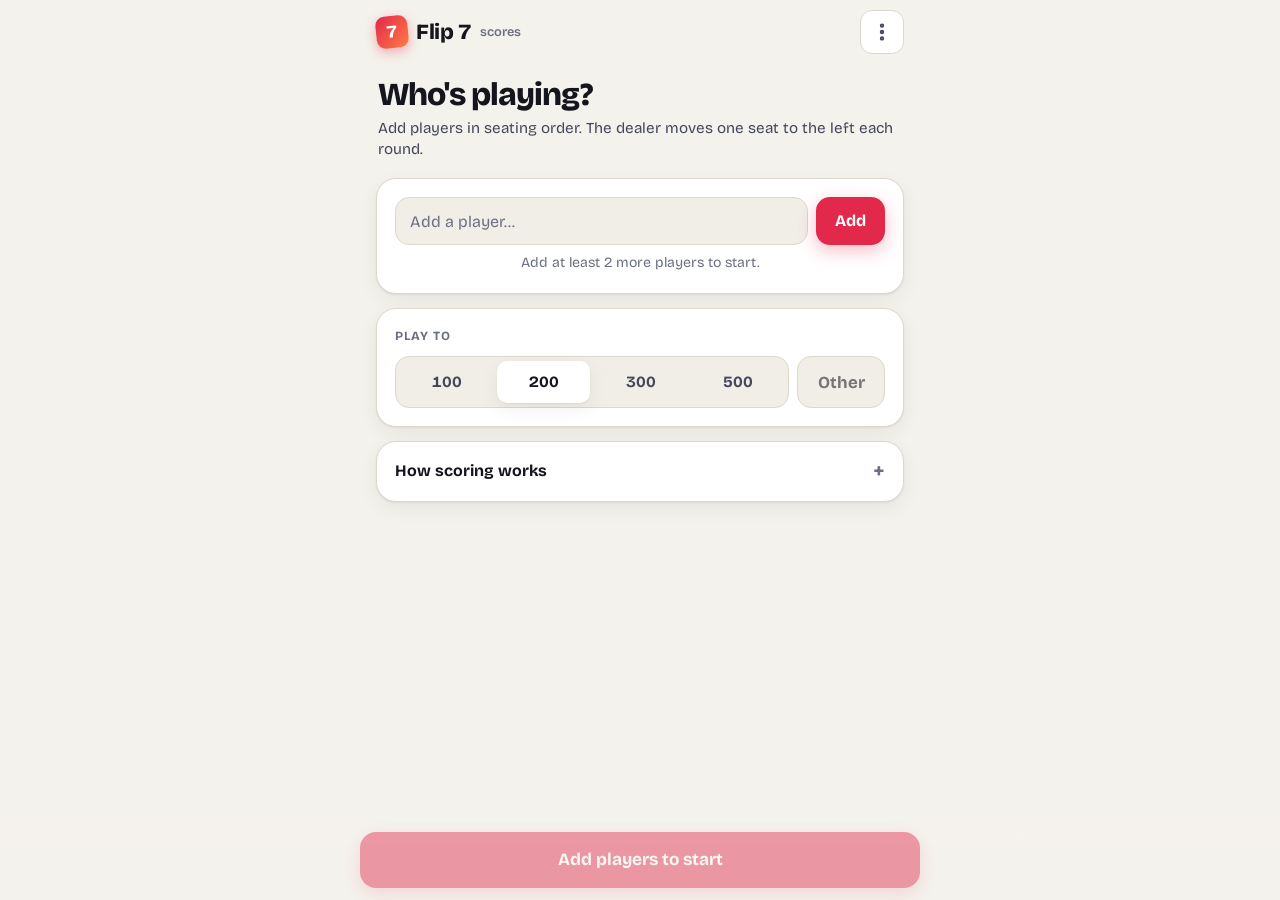
==== commit b997cff1: "Redesign Flip 7 score keeper as an installable PWA - New mobile-first UI with player rows, progress " ====
--- a/index.html
+++ b/index.html
@@ -2,901 +2,56 @@
 <html lang="en">
 <head>
 <meta charset="UTF-8">
-<meta name="viewport" content="width=device-width, initial-scale=1.0, user-scalable=no">
-<title>Flip7 Score Keeper</title>
+<meta name="viewport" content="width=device-width, initial-scale=1, viewport-fit=cover">
+<title>Flip 7 Score Keeper</title>
+<meta name="description" content="Fast, offline score keeper for the Flip 7 card game. Tap your cards, bank your points, and see who's winning.">
+<meta name="theme-color" content="#f4f2ec" media="(prefers-color-scheme: light)">
+<meta name="theme-color" content="#0c0e16" media="(prefers-color-scheme: dark)">
+<meta name="color-scheme" content="light dark">
+<meta name="mobile-web-app-capable" content="yes">
+<meta name="apple-mobile-web-app-capable" content="yes">
+<meta name="apple-mobile-web-app-title" content="Flip 7">
+<meta name="apple-mobile-web-app-status-bar-style" content="black-translucent">
+<link rel="manifest" href="manifest.webmanifest">
+<link rel="icon" href="icons/icon.svg" type="image/svg+xml">
+<link rel="icon" href="icons/favicon-32.png" sizes="32x32" type="image/png">
+<link rel="apple-touch-icon" href="icons/apple-touch-icon.png">
 <link rel="preconnect" href="https://fonts.googleapis.com">
-<link href="https://fonts.googleapis.com/css2?family=Syne:wght@400;700;800&family=DM+Mono:wght@400;500&display=swap" rel="stylesheet">
-<style>
-*{margin:0;padding:0;box-sizing:border-box;-webkit-tap-highlight-color:transparent}
-:root{
-  --bg:#0f0f11;--surface:#1a1a1f;--surface2:#242429;--surface3:#2e2e35;
-  --border:#3a3a44;--text:#f0eff6;--muted:#8a8a99;
-  --accent:#e85d4a;--accent2:#4ade80;--gold:#f5c842;--blue:#60a5fa;--purple:#a78bfa;
-  --radius:12px;--radius-sm:8px;
-}
-body{font-family:'Syne',sans-serif;background:var(--bg);color:var(--text);min-height:100vh;touch-action:manipulation;overscroll-behavior:none}
-.app{max-width:520px;margin:0 auto;padding:16px;padding-bottom:48px}
-
-.header{text-align:center;padding:20px 0 24px;position:relative}
-.header h1{font-size:2.8rem;font-weight:800;letter-spacing:-1px;line-height:1}
-.header h1 span{color:var(--accent)}
-.header-sub{color:var(--muted);font-size:.85rem;margin-top:5px;font-family:'DM Mono',monospace}
-.header-btns{position:absolute;right:0;top:20px;display:flex;gap:8px}
-
-.card{background:var(--surface);border:1px solid var(--border);border-radius:var(--radius);padding:20px;margin-bottom:16px}
-.card-title{font-size:.8rem;font-weight:700;margin-bottom:14px;text-transform:uppercase;letter-spacing:.1em;color:var(--muted)}
-
-input[type=text],input[type=number]{padding:12px 14px;background:var(--surface2);border:1px solid var(--border);border-radius:var(--radius-sm);color:var(--text);font-family:'Syne',sans-serif;font-size:15px;outline:none}
-input[type=text]:focus,input[type=number]:focus{border-color:var(--accent)}
-input[type=text]::placeholder{color:var(--muted)}
-input[type=number]{-moz-appearance:textfield;width:90px;text-align:center}
-input[type=number]::-webkit-outer-spin-button,input[type=number]::-webkit-inner-spin-button{-webkit-appearance:none}
-
-.btn{display:inline-flex;align-items:center;justify-content:center;gap:5px;padding:12px 18px;border:none;border-radius:var(--radius-sm);font-family:'Syne',sans-serif;font-size:14px;font-weight:700;cursor:pointer;transition:all .15s;min-height:44px;white-space:nowrap}
-.btn:active{transform:scale(.95)}
-.btn-accent{background:var(--accent);color:#fff}.btn-accent:hover{background:#d64d3a}
-.btn-ghost{background:var(--surface2);color:var(--text);border:1px solid var(--border)}.btn-ghost:hover{background:var(--surface3)}
-.btn-green{background:var(--accent2);color:#0a1f0a}
-.btn-full{width:100%}
-.btn-sm{padding:8px 13px;font-size:13px;min-height:34px}
-
-.player-row{display:flex;align-items:center;gap:8px;padding:11px 14px;background:var(--surface2);border-radius:var(--radius-sm);margin-bottom:8px;border:1px solid var(--border)}
-.player-row-name{font-weight:700;flex:1}
-.order-btn{background:none;border:none;color:var(--muted);cursor:pointer;font-size:11px;padding:2px 5px;line-height:1;border-radius:3px}
-.order-btn:hover{color:var(--text);background:var(--surface3)}
-
-.scoreboard{display:grid;grid-template-columns:repeat(auto-fill,minmax(115px,1fr));gap:10px;margin-bottom:16px}
-.score-card{background:var(--surface2);border:1px solid var(--border);border-radius:var(--radius);padding:13px 10px 10px;text-align:center;cursor:pointer;transition:all .2s;position:relative;user-select:none;min-height:110px}
-.score-card:active{transform:scale(.96)}
-.score-card.selectable:hover{border-color:var(--accent);background:var(--surface3)}
-.score-card.scored{border-color:var(--accent2);opacity:.6;cursor:default}
-.score-card.scored:active,.score-card.frozen:active{transform:none}
-.score-card.frozen{border-color:var(--blue);opacity:.6;cursor:default}
-.score-card.leader{border-color:var(--gold)}
-.score-card.winner-card{border-color:var(--gold);background:#1c1800;cursor:default}
-.sc-name{font-size:.78rem;font-weight:700;color:var(--muted);margin-bottom:4px;overflow:hidden;text-overflow:ellipsis;white-space:nowrap}
-.sc-score{font-size:1.85rem;font-weight:800;font-family:'DM Mono',monospace;color:var(--text);line-height:1}
-.sc-need{font-size:.7rem;color:var(--muted);margin-top:3px;font-family:'DM Mono',monospace}
-.sc-need.close{color:#f97316}
-.sc-sparkline{margin-top:5px;height:22px;width:100%}
-.score-card.winner-card .sc-score{color:var(--gold)}
-.sc-badge{position:absolute;top:5px;right:5px;font-size:9px;font-weight:700;padding:2px 5px;border-radius:3px;font-family:'DM Mono',monospace}
-.badge-done{background:#1a3a20;color:var(--accent2)}
-.badge-frozen{background:#1a2a3a;color:var(--blue)}
-.badge-winner{background:#3a2a00;color:var(--gold)}
-.badge-lead{background:#2a2200;color:var(--gold)}
-.bust-pips{margin-top:3px}
-.bust-pip{display:inline-block;width:5px;height:5px;border-radius:50%;background:var(--accent);margin:0 1px}
-
-.round-header{display:flex;align-items:center;justify-content:space-between;margin-bottom:10px}
-.round-pill{background:var(--surface2);border:1px solid var(--border);border-radius:20px;padding:5px 13px;font-size:.82rem;font-weight:700;font-family:'DM Mono',monospace;color:var(--muted)}
-.progress-wrap{margin-bottom:14px}
-.progress-bar{height:4px;background:var(--surface3);border-radius:2px;overflow:hidden}
-.progress-fill{height:100%;background:var(--accent);border-radius:2px;transition:width .4s ease}
-.progress-labels{display:flex;justify-content:space-between;font-size:.7rem;color:var(--muted);font-family:'DM Mono',monospace;margin-top:3px}
-
-.sheet-player{font-size:1.05rem;font-weight:800;color:var(--accent);margin-bottom:14px}
-.section-label{font-size:.72rem;font-weight:700;text-transform:uppercase;letter-spacing:.1em;color:var(--muted);margin-bottom:7px}
-.card-grid{display:grid;grid-template-columns:repeat(7,1fr);gap:5px;margin-bottom:14px}
-.num-card{aspect-ratio:1;border:1.5px solid var(--border);border-radius:var(--radius-sm);background:var(--surface2);color:var(--text);font-family:'DM Mono',monospace;font-size:13px;font-weight:500;cursor:pointer;transition:all .12s;display:flex;align-items:center;justify-content:center}
-.num-card:active{transform:scale(.88)}
-.num-card.selected{background:var(--accent);border-color:var(--accent);color:#fff;font-weight:700}
-
-.mod-grid{display:grid;grid-template-columns:repeat(3,1fr);gap:7px;margin-bottom:14px}
-.mod-btn{padding:9px 6px;border:1.5px solid var(--border);border-radius:var(--radius-sm);background:var(--surface2);color:var(--text);font-family:'DM Mono',monospace;font-size:12px;font-weight:500;cursor:pointer;transition:all .12s;text-align:center;line-height:1.3}
-.mod-btn:active{transform:scale(.94)}
-.mod-btn.selected{border-color:var(--purple);background:#1e1a2e;color:var(--purple)}
-.mod-btn.action-selected{border-color:var(--blue);background:#1a1e2e;color:var(--blue)}
-
-.score-display{background:var(--surface2);border:1px solid var(--border);border-radius:var(--radius);padding:12px;text-align:center;margin-bottom:14px}
-.score-big{font-size:2.1rem;font-weight:800;font-family:'DM Mono',monospace;color:var(--gold);line-height:1}
-.score-sub{font-size:.76rem;color:var(--muted);margin-top:4px;line-height:1.4}
-.score-new-total{font-size:.82rem;color:var(--text);margin-top:5px;font-family:'DM Mono',monospace}
-
-.sheet-actions{display:grid;grid-template-columns:1fr 1fr;gap:9px;margin-bottom:8px}
-.sc-banner{background:#1a1e2e;border:1px solid var(--blue);border-radius:var(--radius-sm);padding:9px 13px;font-size:.82rem;color:var(--blue);margin-bottom:12px}
-
-.game-controls{display:grid;grid-template-columns:1fr 1fr 1fr;gap:10px}
-
-.modal-backdrop{position:fixed;inset:0;background:rgba(0,0,0,.85);display:flex;align-items:center;justify-content:center;z-index:100;padding:16px}
-.modal-backdrop.hidden{display:none}
-.modal{background:var(--surface);border:1px solid var(--border);border-radius:16px;padding:26px 22px;max-width:400px;width:100%;text-align:center}
-.modal h2{font-size:1.3rem;font-weight:800;margin-bottom:8px}
-.modal p{color:var(--muted);margin-bottom:20px;font-size:.88rem;line-height:1.5}
-.modal-btns{display:flex;flex-direction:column;gap:9px}
-
-.history-table{width:100%;border-collapse:collapse;font-family:'DM Mono',monospace;font-size:12px}
-.history-table th{padding:7px 8px;text-align:center;color:var(--muted);font-size:.7rem;font-weight:700;text-transform:uppercase;border-bottom:1px solid var(--border)}
-.history-table td{padding:7px 8px;text-align:center;border-bottom:1px solid var(--surface3)}
-.history-table .total-row td{font-weight:700;color:var(--gold);border-top:1px solid var(--border);border-bottom:none}
-
-.stats-grid{display:grid;grid-template-columns:1fr 1fr;gap:10px;margin-bottom:14px}
-.stat-box{background:var(--surface2);border:1px solid var(--border);border-radius:var(--radius-sm);padding:12px;text-align:center}
-.stat-val{font-size:1.5rem;font-weight:800;font-family:'DM Mono',monospace}
-.stat-label{font-size:.7rem;color:var(--muted);margin-top:3px;text-transform:uppercase;letter-spacing:.06em}
-.player-stats-row{background:var(--surface2);border:1px solid var(--border);border-radius:var(--radius-sm);padding:12px 14px;margin-bottom:8px}
-.psr-name{font-weight:700;margin-bottom:8px}
-.psr-grid{display:grid;grid-template-columns:repeat(4,1fr);gap:4px;text-align:center}
-.psr-val{font-size:1.1rem;font-weight:700;font-family:'DM Mono',monospace}
-.psr-lbl{font-size:.62rem;color:var(--muted);text-transform:uppercase;letter-spacing:.05em;margin-top:2px}
-
-.win-screen{text-align:center;padding:24px 0}
-.win-trophy{font-size:3.5rem;margin-bottom:12px}
-.win-name{font-size:2rem;font-weight:800;color:var(--gold);margin-bottom:4px}
-.win-meta{font-size:.88rem;color:var(--muted);font-family:'DM Mono',monospace;margin-bottom:18px}
-.final-scores{display:flex;flex-direction:column;gap:8px;margin-bottom:22px;text-align:left}
-.final-row{display:flex;align-items:center;justify-content:space-between;padding:10px 14px;background:var(--surface2);border-radius:var(--radius-sm);border:1px solid var(--border)}
-.final-row.first{border-color:var(--gold)}
-.final-rank{font-size:.85rem;color:var(--muted);font-family:'DM Mono',monospace;min-width:26px}
-.final-name{font-weight:700;flex:1}
-.final-score{font-family:'DM Mono',monospace;font-weight:700;color:var(--gold)}
-
-.toast{position:fixed;bottom:20px;left:50%;transform:translateX(-50%) translateY(80px);background:var(--surface3);border:1px solid var(--border);border-radius:24px;padding:9px 18px;font-size:.88rem;font-weight:700;z-index:300;transition:transform .25s ease;pointer-events:none;white-space:nowrap;max-width:88vw;text-align:center}
-.toast.show{transform:translateX(-50%) translateY(0)}
-
-.tabs{display:flex;gap:8px;margin-bottom:14px}
-.tab{flex:1;padding:8px;text-align:center;border-radius:var(--radius-sm);font-size:.82rem;font-weight:700;cursor:pointer;border:1px solid var(--border);background:var(--surface2);color:var(--muted);transition:all .15s}
-.tab.active{background:var(--accent);color:#fff;border-color:var(--accent)}
-
-.input-row{display:flex;gap:9px;margin-bottom:14px}
-.input-row input[type=text]{flex:1}
-
-.freeze-target-list{display:flex;flex-direction:column;gap:7px;margin-bottom:14px}
-.freeze-target{padding:12px 15px;background:var(--surface2);border:1px solid var(--border);border-radius:var(--radius-sm);cursor:pointer;font-weight:700;transition:all .15s}
-.freeze-target:hover{border-color:var(--blue);background:var(--surface3)}
-
-.win-target-row{display:flex;align-items:center;gap:10px;flex-wrap:wrap;margin-bottom:0}
-.preset-btns{display:flex;gap:6px;flex-wrap:wrap}
-.preset-btn{padding:6px 12px;border-radius:20px;border:1px solid var(--border);background:var(--surface2);color:var(--muted);font-size:.8rem;font-family:'DM Mono',monospace;cursor:pointer;transition:all .15s}
-.preset-btn.active{background:var(--accent);color:#fff;border-color:var(--accent)}
-
-.score-edit-row{display:flex;align-items:center;justify-content:space-between;padding:10px 0;border-bottom:1px solid var(--surface3)}
-.score-edit-row:last-child{border-bottom:none}
-.score-edit-name{font-weight:700}
-
-.hidden{display:none!important}
-</style>
+<link rel="preconnect" href="https://fonts.gstatic.com" crossorigin>
+<link rel="stylesheet" href="https://fonts.googleapis.com/css2?family=Bricolage+Grotesque:opsz,wght@12..96,400..800&display=swap">
+<link rel="stylesheet" href="styles.css">
+<script>
+  // Apply the saved theme before first paint to avoid a flash.
+  try{var t=JSON.parse(localStorage.getItem('flip7.prefs.v1')||'{}').theme;if(t==='light'||t==='dark')document.documentElement.dataset.theme=t;}catch(e){}
+</script>
 </head>
 <body>
 <div class="app">
-  <div class="header">
-    <div class="header-btns">
-      <button class="btn btn-ghost btn-sm" onclick="toggleTheme()" id="theme-btn">☀</button>
+  <header class="topbar">
+    <div class="brand"><span class="brand-mark" aria-hidden="true">7</span>Flip 7 <small>scores</small></div>
+    <div class="topbar-actions">
+      <button id="undo-btn" class="icon-btn" data-action="undo" hidden aria-label="Undo"></button>
+      <button class="icon-btn" data-action="menu" aria-label="Menu"></button>
     </div>
-    <h1>FLIP<span>7</span></h1>
-    <div class="header-sub">score keeper</div>
-  </div>
-
-  <!-- ══ SETUP ══ -->
-  <div id="setup-section">
-    <div class="card">
-      <div class="card-title">Win Target</div>
-      <div class="win-target-row">
-        <label style="font-size:.9rem;color:var(--muted);white-space:nowrap">First to:</label>
-        <input type="number" id="win-target-input" value="200" min="50" max="9999" onchange="updateWinTarget()">
-        <div class="preset-btns">
-          <button class="preset-btn" onclick="setWinTarget(100)">100</button>
-          <button class="preset-btn active" onclick="setWinTarget(200)">200</button>
-          <button class="preset-btn" onclick="setWinTarget(300)">300</button>
-          <button class="preset-btn" onclick="setWinTarget(500)">500</button>
-        </div>
-      </div>
-    </div>
-
-    <div class="card">
-      <div class="card-title">Players</div>
-      <div class="input-row">
-        <input type="text" id="player-name" placeholder="Player name" maxlength="14">
-        <button class="btn btn-accent" onclick="addPlayer()">Add</button>
-      </div>
-      <div id="players-setup"></div>
-      <button id="start-btn" class="btn btn-accent btn-full hidden" onclick="startGame()" style="margin-top:4px">Start Game →</button>
-    </div>
-
-    <div class="card">
-      <div class="card-title">Rules Quick Ref</div>
-      <div style="font-size:.83rem;color:var(--muted);line-height:1.75">
-        <p>• Collect unique number cards 0–12. Duplicate = <strong style="color:var(--accent)">bust</strong> (0 pts)</p>
-        <p>• Collect all <strong>7 unique cards</strong> = +15 bonus on top</p>
-        <p>• <strong style="color:var(--purple)">×2</strong> doubles your number sum; then flat adds apply</p>
-        <p>• <strong style="color:var(--purple)">+2/+4/+6/+8/+10</strong> add flat points (after ×2)</p>
-        <p>• <strong style="color:var(--blue)">Freeze</strong> forces a target to bank 0 this round</p>
-        <p>• <strong style="color:var(--blue)">Second Chance</strong> saves you from one bust</p>
-        <p>• <strong style="color:var(--blue)">Flip Three</strong> adds a flat +3 to your score</p>
-      </div>
-    </div>
-  </div>
-
-  <!-- ══ GAME ══ -->
-  <div id="game-section" class="hidden">
-
-    <div id="win-screen" class="card hidden">
-      <div class="win-screen">
-        <div class="win-trophy">🏆</div>
-        <div class="win-name" id="win-name"></div>
-        <div class="win-meta" id="win-meta"></div>
-        <div class="final-scores" id="final-scores"></div>
-        <div style="display:grid;grid-template-columns:1fr 1fr;gap:10px">
-          <button class="btn btn-ghost btn-full" onclick="showNewGameDialog()">New Game</button>
-          <button class="btn btn-accent btn-full" onclick="resetSamePlayers()">Play Again</button>
-        </div>
-      </div>
-    </div>
-
-    <div id="active-game">
-      <div class="round-header">
-        <div class="round-pill">Round <span id="current-round">1</span></div>
-        <div style="display:flex;gap:8px">
-          <button id="undo-btn" class="btn btn-ghost btn-sm hidden" onclick="undoLast()">↩ Undo</button>
-          <button class="btn btn-ghost btn-sm" onclick="openEditScores()">✏ Edit</button>
-        </div>
-      </div>
-      <div class="progress-wrap">
-        <div class="progress-bar"><div class="progress-fill" id="progress-fill"></div></div>
-        <div class="progress-labels"><span>0</span><span id="progress-target">200</span></div>
-      </div>
-
-      <div class="scoreboard" id="scoreboard"></div>
-
-      <!-- SCORING SHEET -->
-      <div id="scoring-sheet" class="card hidden">
-        <div class="sheet-player" id="sheet-player-name"></div>
-        <div id="sc-banner" class="sc-banner hidden">⚡ Second Chance active — next bust will be forgiven</div>
-
-        <div class="section-label">Number Cards (select up to 7 unique)</div>
-        <div class="card-grid" id="card-grid"></div>
-
-        <div class="section-label">Modifier &amp; Action Cards</div>
-        <div class="mod-grid" id="mod-grid"></div>
-
-        <div class="score-display">
-          <div class="score-big" id="score-preview">0</div>
-          <div class="score-sub" id="score-sub">Select cards above</div>
-          <div class="score-new-total" id="score-new-total"></div>
-        </div>
-
-        <div class="sheet-actions">
-          <button class="btn btn-green" onclick="bankScore()">✓ Bank Score</button>
-          <button class="btn btn-accent" onclick="bustPlayer()">✗ Bust (0 pts)</button>
-        </div>
-        <button class="btn btn-ghost btn-full btn-sm" onclick="closeSheet()">Cancel</button>
-      </div>
-
-      <!-- FREEZE PICKER -->
-      <div id="freeze-picker" class="card hidden">
-        <div class="card-title">Freeze — pick a target</div>
-        <p style="font-size:.85rem;color:var(--muted);margin-bottom:14px">Who gets forced to bank 0 this round?</p>
-        <div class="freeze-target-list" id="freeze-targets"></div>
-        <button class="btn btn-ghost btn-full btn-sm" onclick="cancelFreeze()">Cancel</button>
-      </div>
-
-      <div class="tabs" id="view-tabs">
-        <div class="tab active" onclick="switchTab('game')">Scores</div>
-        <div class="tab" onclick="switchTab('history')">History</div>
-        <div class="tab" onclick="switchTab('stats')">Stats</div>
-      </div>
-
-      <div id="history-view" class="card hidden"><div id="history-content"></div></div>
-      <div id="stats-view" class="card hidden"><div id="stats-content"></div></div>
-
-      <div class="game-controls" id="game-controls">
-        <button class="btn btn-ghost" onclick="nextRound()">Next Round →</button>
-        <button class="btn btn-ghost" onclick="showNewGameDialog()">New Game</button>
-        <button class="btn btn-accent" onclick="openEditScores()">✏ Scores</button>
-      </div>
-    </div>
-  </div>
+  </header>
+  <main id="view"></main>
 </div>
 
-<!-- MODALS -->
-<div id="new-game-modal" class="modal-backdrop hidden">
-  <div class="modal">
-    <h2>New Game</h2>
-    <p>Keep the same players, or start fresh?</p>
-    <div class="modal-btns">
-      <button class="btn btn-accent btn-full" onclick="resetSamePlayers()">Same Players</button>
-      <button class="btn btn-ghost btn-full" onclick="goToSetup()">Change Players</button>
-      <button class="btn btn-ghost btn-full" onclick="closeModal('new-game-modal')">Cancel</button>
-    </div>
+<nav id="tabbar" class="tabbar" hidden aria-label="Views">
+  <div class="inner">
+    <button class="tab" data-action="tab" data-tab="board"></button>
+    <button class="tab" data-action="tab" data-tab="history"></button>
+    <button class="tab" data-action="tab" data-tab="stats"></button>
   </div>
-</div>
+</nav>
 
-<div id="next-round-modal" class="modal-backdrop hidden">
-  <div class="modal">
-    <h2>End Round?</h2>
-    <p id="next-round-msg"></p>
-    <div class="modal-btns">
-      <button class="btn btn-accent btn-full" onclick="confirmNextRound()">Yes, End Round</button>
-      <button class="btn btn-ghost btn-full" onclick="closeModal('next-round-modal')">Cancel</button>
-    </div>
-  </div>
-</div>
+<dialog id="sheet" class="sheet" aria-label="Enter score"></dialog>
+<dialog id="menu" class="sheet" aria-label="Menu"></dialog>
+<dialog id="confirm" class="modal"></dialog>
+<div id="toast" class="toast" role="status" aria-live="polite"></div>
+<div id="update-bar" class="update-bar" hidden>New version ready <button data-action="apply-update">Reload</button></div>
 
-<div id="edit-scores-modal" class="modal-backdrop hidden">
-  <div class="modal" style="text-align:left">
-    <h2 style="text-align:center;margin-bottom:6px">Edit Scores</h2>
-    <p style="text-align:center">Directly correct any player's total.</p>
-    <div id="edit-scores-rows"></div>
-    <div class="modal-btns" style="margin-top:16px">
-      <button class="btn btn-accent btn-full" onclick="saveEditedScores()">Save</button>
-      <button class="btn btn-ghost btn-full" onclick="closeModal('edit-scores-modal')">Cancel</button>
-    </div>
-  </div>
-</div>
-
-<div id="toast" class="toast"></div>
-
-<script>
-let players=[], currentRound=1, scoringIdx=-1, WIN=200;
-let undoStack=[], darkMode=true;
-const MODS=['+2','+4','+6','+8','+10','×2','Freeze','2nd Chance','Flip Three'];
-
-/* ── PERSISTENCE ── */
-function save(){try{localStorage.setItem('f7',JSON.stringify({players,currentRound,WIN}));}catch(e){}}
-function load(){
-  try{
-    const s=localStorage.getItem('f7');if(!s)return false;
-    const d=JSON.parse(s);if(!d.players||d.players.length<2)return false;
-    players=d.players;currentRound=d.currentRound||1;WIN=d.WIN||200;return true;
-  }catch(e){return false;}
-}
-function clearSave(){try{localStorage.removeItem('f7');}catch(e){}}
-
-/* ── UNDO ── */
-function pushUndo(desc){
-  undoStack.push({desc,state:JSON.stringify({players,currentRound})});
-  if(undoStack.length>12)undoStack.shift();
-  document.getElementById('undo-btn').classList.remove('hidden');
-}
-function undoLast(){
-  if(!undoStack.length)return;
-  const s=undoStack.pop();
-  const d=JSON.parse(s.state);
-  players=d.players;currentRound=d.currentRound;
-  if(!undoStack.length)document.getElementById('undo-btn').classList.add('hidden');
-  // Restore DOM — undo may be rewinding past a win screen
-  document.getElementById('win-screen').classList.add('hidden');
-  document.getElementById('active-game').classList.remove('hidden');
-  renderScoreboard();save();toast('Undone: '+s.desc);
-}
-
-/* ── THEME ── */
-function toggleTheme(){
-  darkMode=!darkMode;
-  const r=document.documentElement.style;
-  if(darkMode){
-    r.setProperty('--bg','#0f0f11');r.setProperty('--surface','#1a1a1f');
-    r.setProperty('--surface2','#242429');r.setProperty('--surface3','#2e2e35');
-    r.setProperty('--border','#3a3a44');r.setProperty('--text','#f0eff6');r.setProperty('--muted','#8a8a99');
-    document.getElementById('theme-btn').textContent='☀';
-  }else{
-    r.setProperty('--bg','#f2f1ee');r.setProperty('--surface','#ffffff');
-    r.setProperty('--surface2','#eeede8');r.setProperty('--surface3','#e4e3de');
-    r.setProperty('--border','#ccc9c0');r.setProperty('--text','#18181f');r.setProperty('--muted','#68687a');
-    document.getElementById('theme-btn').textContent='🌙';
-  }
-}
-
-/* ── WIN TARGET ── */
-function setWinTarget(n){
-  WIN=n;
-  document.getElementById('win-target-input').value=n;
-  document.querySelectorAll('.preset-btn').forEach(b=>b.classList.toggle('active',+b.textContent===n));
-}
-function updateWinTarget(){
-  const v=+document.getElementById('win-target-input').value||200;
-  WIN=Math.max(50,Math.min(9999,v));
-  document.getElementById('win-target-input').value=WIN;
-  document.querySelectorAll('.preset-btn').forEach(b=>b.classList.toggle('active',+b.textContent===WIN));
-}
-
-/* ── SETUP ── */
-function addPlayer(){
-  const inp=document.getElementById('player-name');
-  const name=inp.value.trim();
-  if(!name)return;
-  if(players.find(p=>p.name.toLowerCase()===name.toLowerCase())){toast('Name taken!');return;}
-  if(players.length>=8){toast('Max 8 players');return;}
-  players.push({name,total:0,rounds:[],hasScored:false,frozen:false,secondChanceActive:false});
-  inp.value='';renderSetup();inp.focus();
-}
-function removePlayer(i){players.splice(i,1);renderSetup();}
-function movePlayer(i,dir){
-  const j=i+dir;if(j<0||j>=players.length)return;
-  [players[i],players[j]]=[players[j],players[i]];renderSetup();
-}
-function renderSetup(){
-  const c=document.getElementById('players-setup');c.innerHTML='';
-  players.forEach((p,i)=>{
-    const d=document.createElement('div');d.className='player-row';
-    d.innerHTML=`<div style="display:flex;flex-direction:column;gap:2px">
-      <button class="order-btn" onclick="movePlayer(${i},-1)"${i===0?' disabled':''}>▲</button>
-      <button class="order-btn" onclick="movePlayer(${i},1)"${i===players.length-1?' disabled':''}>▼</button>
-    </div>
-    <span class="player-row-name">${esc(p.name)}</span>
-    <button class="btn btn-ghost btn-sm" onclick="removePlayer(${i})">Remove</button>`;
-    c.appendChild(d);
-  });
-  document.getElementById('start-btn').classList.toggle('hidden',players.length<2);
-}
-
-function startGame(){
-  if(players.length<2)return;
-  document.getElementById('setup-section').classList.add('hidden');
-  document.getElementById('game-section').classList.remove('hidden');
-  document.getElementById('progress-target').textContent=WIN;
-  renderScoreboard();save();
-}
-
-/* ── SCOREBOARD ── */
-function renderScoreboard(){
-  const sb=document.getElementById('scoreboard');sb.innerHTML='';
-  if(!players.length)return;
-  document.getElementById('current-round').textContent=currentRound;
-  const maxScore=Math.max(...players.map(p=>p.total),1);
-  document.getElementById('progress-fill').style.width=Math.min(100,maxScore/WIN*100)+'%';
-  document.getElementById('progress-target').textContent=WIN;
-
-  const leader=players.reduce((a,b)=>b.total>a.total?b:a,players[0]);
-
-  players.forEach((p,i)=>{
-    const card=document.createElement('div');
-    const isLeader=p===leader&&p.total>0&&players.filter(x=>x.total===p.total).length===1;
-    const canScore=!p.hasScored&&!p.frozen;
-    let cls='score-card';
-    const roundStillOpen=players.some(x=>!x.hasScored&&!x.frozen);
-    const midRoundOver=p.total>=WIN&&roundStillOpen;
-    if(p.total>=WIN&&!midRoundOver)cls+=' winner-card';
-    else if(midRoundOver&&p.hasScored)cls+=' scored';  // show as done, orange badge communicates the rest
-    else if(p.hasScored)cls+=' scored';
-    else if(p.frozen)cls+=' frozen';
-    else if(isLeader)cls+=' leader';
-    if(canScore)cls+=' selectable';
-    card.className=cls;
-    if(canScore)card.onclick=()=>openSheet(i);
-
-    const need=WIN-p.total;
-    const needEl=need>0&&p.total<WIN?`<div class="sc-need${need<=30?' close':''}">${need} to win</div>`:'';
-
-    let badge='';
-    if(p.total>=WIN&&p.hasScored)badge=`<span class="sc-badge badge-winner">🏆 ${p.total}</span>`;
-    else if(p.total>=WIN&&!p.hasScored)badge=`<span class="sc-badge" style="background:#2a1800;color:#f97316;font-size:9px">🔥 ${p.total}</span>`;
-    else if(p.frozen)badge=`<span class="sc-badge badge-frozen">❄</span>`;
-    else if(p.hasScored)badge=`<span class="sc-badge badge-done">✓</span>`;
-    else if(isLeader)badge=`<span class="sc-badge badge-lead">★ lead</span>`;
-
-    const busts=p.rounds.filter(r=>r.busted).length;
-    const bustPips=busts?`<div class="bust-pips">${'<span class="bust-pip"></span>'.repeat(Math.min(busts,6))}${busts>6?`<span style="font-size:9px;color:var(--accent)">+${busts-6}</span>`:''}</div>`:'';
-
-    card.innerHTML=`${badge}
-      <div class="sc-name">${esc(p.name)}</div>
-      <div class="sc-score">${p.total}</div>
-      ${needEl}${bustPips}
-      <div class="sc-sparkline">${sparkline(p)}</div>`;
-    sb.appendChild(card);
-  });
-}
-
-function sparkline(p){
-  if(p.rounds.length<2)return'';
-  const pts=[];let cum=0;
-  p.rounds.forEach(r=>{cum+=r.score;pts.push(cum);});
-  const w=90,h=20;
-  const mx=Math.max(...pts);
-  if(mx<=0)return''; // all busts — nothing meaningful to draw
-  const xs=pts.map((_,i)=>i/(pts.length-1)*w);
-  const ys=pts.map(v=>h-2-(v/mx)*(h-4));
-  const path='M'+xs.map((x,i)=>`${x.toFixed(1)},${ys[i].toFixed(1)}`).join('L');
-  return`<svg viewBox="0 0 ${w} ${h}" width="100%" height="${h}"><path d="${path}" fill="none" stroke="var(--accent)" stroke-width="1.5" stroke-linecap="round" stroke-linejoin="round"/><circle cx="${xs[xs.length-1].toFixed(1)}" cy="${ys[ys.length-1].toFixed(1)}" r="2" fill="var(--accent)"/></svg>`;
-}
-
-/* ── SCORING SHEET ── */
-function openSheet(idx){
-  if(players[idx].hasScored||players[idx].frozen)return;
-  scoringIdx=idx;
-  const p=players[idx];
-  document.getElementById('sheet-player-name').textContent=`${p.name} — Round ${currentRound}`;
-  document.getElementById('sc-banner').classList.toggle('hidden',!p.secondChanceActive);
-
-  const grid=document.getElementById('card-grid');grid.innerHTML='';
-  for(let n=0;n<=12;n++){
-    const b=document.createElement('button');b.className='num-card';b.textContent=n;b.dataset.val=n;
-    b.onclick=()=>toggleNum(b);grid.appendChild(b);
-  }
-  const mg=document.getElementById('mod-grid');mg.innerHTML='';
-  MODS.forEach(m=>{
-    const b=document.createElement('button');b.className='mod-btn';b.textContent=m;b.dataset.mod=m;
-    b.onclick=()=>toggleMod(b,m);mg.appendChild(b);
-  });
-
-  updatePreview();
-  document.getElementById('scoring-sheet').classList.remove('hidden');
-  document.getElementById('game-controls').classList.add('hidden');
-  document.getElementById('view-tabs').classList.add('hidden');
-  document.getElementById('undo-btn').classList.add('hidden');
-}
-function closeSheet(){
-  scoringIdx=-1;
-  document.getElementById('scoring-sheet').classList.add('hidden');
-  document.getElementById('freeze-picker').classList.add('hidden');
-  document.getElementById('game-controls').classList.remove('hidden');
-  document.getElementById('view-tabs').classList.remove('hidden');
-  if(undoStack.length)document.getElementById('undo-btn').classList.remove('hidden');
-}
-
-function toggleNum(btn){
-  if(btn.classList.contains('selected')){btn.classList.remove('selected');updatePreview();return;}
-  const count=document.querySelectorAll('#card-grid .num-card.selected').length;
-  if(count>=7){toast('Max 7 unique cards!');return;}
-  btn.classList.add('selected');
-  if(navigator.vibrate)navigator.vibrate(20);
-  updatePreview();
-}
-function toggleMod(btn,mod){
-  const isAction=['Freeze','2nd Chance','Flip Three'].includes(mod);
-  // Freeze: don't allow toggling off then back on once a target has been frozen
-  if(mod==='Freeze'){
-    if(btn.classList.contains('freeze-used'))return; // already applied this turn
-    if(btn.classList.contains('action-selected')){
-      // Deselecting before a target was chosen — just remove it
-      btn.classList.remove('action-selected');
-      updatePreview();return;
-    }
-    btn.classList.add('action-selected');
-    showFreezeTarget();
-    return;
-  }
-  btn.classList.toggle(isAction?'action-selected':'selected');
-  updatePreview();
-}
-function getSelected(){
-  const nums=[...document.querySelectorAll('#card-grid .num-card.selected')].map(b=>+b.dataset.val);
-  let mods=[...document.querySelectorAll('#mod-grid .mod-btn.selected,#mod-grid .mod-btn.action-selected')].map(b=>b.dataset.mod);
-  // Only include Freeze in mods if it was actually applied to a target
-  const freezeBtn=[...document.querySelectorAll('#mod-grid .mod-btn')].find(b=>b.dataset.mod==='Freeze');
-  if(freezeBtn&&freezeBtn.classList.contains('action-selected')&&!freezeBtn.classList.contains('freeze-used')){
-    mods=mods.filter(m=>m!=='Freeze');
-  }
-  return{nums,mods};
-}
-function calcScore(nums,mods){
-  if(!nums.length)return 0;
-  const base=nums.reduce((a,b)=>a+b,0);
-  let score=mods.includes('×2')?base*2:base;
-  mods.forEach(m=>{if(m.startsWith('+'))score+=+m.slice(1);});
-  if(mods.includes('Flip Three'))score+=3;
-  if(nums.length===7)score+=15;
-  return score;
-}
-function updatePreview(){
-  if(scoringIdx<0)return;
-  const{nums,mods}=getSelected();
-  const score=calcScore(nums,mods);
-  document.getElementById('score-preview').textContent=score;
-  const p=players[scoringIdx];
-  document.getElementById('score-new-total').textContent=nums.length?`New total: ${p.total+score}`:'';
-  const parts=[];
-  if(nums.length){
-    const sum=nums.reduce((a,b)=>a+b,0);
-    parts.push(`sum ${sum}`);
-    if(mods.includes('×2'))parts.push(`×2 = ${sum*2}`);
-    mods.filter(m=>m.startsWith('+')).forEach(m=>parts.push(m));
-    if(mods.includes('Flip Three'))parts.push('+3');
-    if(nums.length===7)parts.push('+15 Flip7!');
-  }
-  document.getElementById('score-sub').textContent=parts.join(' → ')||'Select cards above';
-}
-
-function bankScore(){
-  if(scoringIdx<0)return;
-  const{nums,mods}=getSelected();
-  // Prevent banking with no cards selected — would record a silent 0 that looks scored but isn't a bust
-  if(nums.length===0){toast('Select at least one card, or use Bust.');return;}
-  const score=calcScore(nums,mods);
-  const p=players[scoringIdx];
-  pushUndo(`${p.name} banked ${score}`);
-  p.total+=score;
-  p.rounds.push({round:currentRound,score,cards:nums.slice(),mods:mods.slice(),busted:false});
-  p.hasScored=true;
-  // Only update secondChanceActive if the 2nd Chance card was played this turn.
-  // If it wasn't played, leave the flag alone so a previously-earned SC carries forward.
-  if(mods.includes('2nd Chance'))p.secondChanceActive=true;
-  closeSheet();renderScoreboard();save();
-  if(p.total>=WIN){
-    toast(`${p.name} crossed ${WIN}! Finish the round first.`,3000);
-  }else{
-    toast(`${p.name}: +${score} → ${p.total}`);
-  }
-  // Only resolve the game once every player has had their turn this round
-  const roundComplete=players.every(p=>p.hasScored||p.frozen);
-  if(roundComplete){
-    const won=checkWin();
-    if(!won)toast('Round complete — tap Next Round to continue.',3000);
-  }
-}
-function bustPlayer(){
-  if(scoringIdx<0)return;
-  const p=players[scoringIdx];
-  if(p.secondChanceActive){
-    p.secondChanceActive=false;
-    document.getElementById('sc-banner').classList.add('hidden');
-    if(navigator.vibrate)navigator.vibrate([40,30,40]);
-    toast(`${p.name}'s Second Chance used! Bank your score now.`);
-    return;
-  }
-  pushUndo(`${p.name} busted`);
-  p.rounds.push({round:currentRound,score:0,cards:[],mods:[],busted:true});
-  p.hasScored=true;
-  if(navigator.vibrate)navigator.vibrate([80,40,80]);
-  closeSheet();renderScoreboard();save();
-  toast(`${p.name} busted! 0 pts.`);
-  // If this bust completed the round, resolve now
-  const roundComplete=players.every(q=>q.hasScored||q.frozen);
-  if(roundComplete){
-    const won=checkWin();
-    if(!won)toast('Round complete — tap Next Round to continue.',3000);
-  }
-}
-
-/* ── FREEZE ── */
-function showFreezeTarget(){
-  const targets=players.filter((_,i)=>i!==scoringIdx&&!players[i].hasScored&&!players[i].frozen);
-  if(!targets.length){
-    const fb=[...document.querySelectorAll('#mod-grid .mod-btn')].find(b=>b.dataset.mod==='Freeze');
-    if(fb)fb.classList.remove('action-selected');
-    toast('No valid freeze targets');return;
-  }
-  const list=document.getElementById('freeze-targets');list.innerHTML='';
-  targets.forEach(p=>{
-    const d=document.createElement('div');d.className='freeze-target';d.textContent=p.name;
-    d.onclick=()=>applyFreeze(p);list.appendChild(d);
-  });
-  document.getElementById('freeze-picker').classList.remove('hidden');
-  document.getElementById('scoring-sheet').classList.add('hidden');
-}
-function applyFreeze(target){
-  pushUndo(`${target.name} frozen`);
-  target.frozen=true;target.hasScored=true;
-  target.rounds.push({round:currentRound,score:0,cards:[],mods:[],frozen:true});
-  // Mark the freeze button as used so it can't be re-triggered this turn
-  const fb=[...document.querySelectorAll('#mod-grid .mod-btn')].find(b=>b.dataset.mod==='Freeze');
-  if(fb){fb.classList.add('action-selected','freeze-used');fb.style.opacity='.5';fb.style.cursor='default';}
-  document.getElementById('freeze-picker').classList.add('hidden');
-  document.getElementById('scoring-sheet').classList.remove('hidden');
-  renderScoreboard();save();toast(`${target.name} is frozen!`);
-  const roundComplete=players.every(q=>q.hasScored||q.frozen);
-  if(roundComplete){
-    const won=checkWin();
-    if(!won)toast('Round complete — tap Next Round to continue.',3000);
-  }
-}
-function cancelFreeze(){
-  const fb=[...document.querySelectorAll('#mod-grid .mod-btn')].find(b=>b.dataset.mod==='Freeze');
-  if(fb)fb.classList.remove('action-selected');
-  document.getElementById('freeze-picker').classList.add('hidden');
-  document.getElementById('scoring-sheet').classList.remove('hidden');
-  updatePreview();
-}
-
-/* ── WIN CHECK ── */
-function checkWin(){
-  const winners=players.filter(p=>p.total>=WIN);
-  if(!winners.length)return false;
-  winners.sort((a,b)=>b.total-a.total);
-  const topScore=winners[0].total;
-  const tied=winners.filter(p=>p.total===topScore);
-  if(tied.length>1){
-    // Genuine tie — show tie screen
-    document.getElementById('active-game').classList.add('hidden');
-    document.getElementById('win-screen').classList.remove('hidden');
-    document.getElementById('win-name').textContent=tied.map(p=>p.name).join(' & ');
-    document.getElementById('win-meta').textContent=`Tie at ${topScore} pts · ${currentRound} rounds played`;
-  }else{
-    const winner=winners[0];
-    document.getElementById('active-game').classList.add('hidden');
-    document.getElementById('win-screen').classList.remove('hidden');
-    document.getElementById('win-name').textContent=winner.name;
-    document.getElementById('win-meta').textContent=`${winner.total} pts · ${currentRound} rounds played`;
-  }
-  const sorted=[...players].sort((a,b)=>b.total-a.total);
-  const medals=['🥇','🥈','🥉'];
-  document.getElementById('final-scores').innerHTML=sorted.map((p,i)=>`
-    <div class="final-row${i===0?' first':''}">
-      <div class="final-rank">${medals[i]||`#${i+1}`}</div>
-      <div class="final-name">${esc(p.name)}</div>
-      <div class="final-score">${p.total}</div>
-    </div>`).join('');
-  return true;
-}
-
-/* ── ROUNDS ── */
-function nextRound(){
-  const unscored=players.filter(p=>!p.hasScored&&!p.frozen);
-  if(unscored.length){
-    document.getElementById('next-round-msg').textContent=
-      `${unscored.map(p=>p.name).join(', ')} haven't scored yet. They'll receive 0 this round.`;
-    document.getElementById('next-round-modal').classList.remove('hidden');
-  }else confirmNextRound();
-}
-function confirmNextRound(){
-  closeModal('next-round-modal');
-  pushUndo(`End of round ${currentRound}`);
-  players.forEach(p=>{
-    if(!p.hasScored)p.rounds.push({round:currentRound,score:0,skipped:true});
-    p.hasScored=false;p.frozen=false;
-  });
-  // Check for a winner before advancing — highest score among those at or over WIN
-  if(checkWin()){save();return;}
-  currentRound++;
-  renderScoreboard();save();switchTab('game');
-  toast(`Round ${currentRound} started!`);
-}
-
-/* ── EDIT SCORES ── */
-function openEditScores(){
-  document.getElementById('edit-scores-rows').innerHTML=players.map((p,i)=>`
-    <div class="score-edit-row">
-      <span class="score-edit-name">${esc(p.name)}</span>
-      <input type="number" id="es-${i}" value="${p.total}" min="0" max="9999" style="width:80px">
-    </div>`).join('');
-  document.getElementById('edit-scores-modal').classList.remove('hidden');
-}
-function saveEditedScores(){
-  pushUndo('Score edit');
-  players.forEach((p,i)=>{p.total=Math.max(0,+document.getElementById(`es-${i}`).value||0);});
-  closeModal('edit-scores-modal');
-  renderScoreboard();save();toast('Scores updated');
-  // An edit might have pushed someone above WIN
-  const roundDone=players.every(p=>p.hasScored||p.frozen);
-  if(roundDone)checkWin();
-}
-
-/* ── TABS ── */
-function switchTab(tab){
-  const ids=['game','history','stats'];
-  document.querySelectorAll('.tab').forEach((t,i)=>t.classList.toggle('active',ids[i]===tab));
-  document.getElementById('history-view').classList.toggle('hidden',tab!=='history');
-  document.getElementById('stats-view').classList.toggle('hidden',tab!=='stats');
-  if(tab==='history')renderHistory();
-  if(tab==='stats')renderStats();
-}
-
-/* ── HISTORY ── */
-function renderHistory(){
-  const c=document.getElementById('history-content');
-  if(players.every(p=>!p.rounds.length)){c.innerHTML='<p style="color:var(--muted);text-align:center;padding:20px;font-size:.88rem">No rounds yet.</p>';return;}
-  // Use the actual highest round number recorded, not currentRound-1,
-  // so the final winning round always appears even if currentRound wasn't incremented
-  const maxRound=Math.max(...players.flatMap(p=>p.rounds.map(r=>r.round)),0);
-  const mvps={};
-  for(let r=1;r<=maxRound;r++){
-    let best=-1,bestP=null;
-    players.forEach(p=>{const rnd=p.rounds.find(x=>x.round===r);if(rnd&&rnd.score>best){best=rnd.score;bestP=p.name;}});
-    if(best>0)mvps[r]=bestP;
-  }
-  let html=`<div style="overflow-x:auto"><table class="history-table"><thead><tr><th>#</th>${players.map(p=>`<th>${esc(p.name)}</th>`).join('')}</tr></thead><tbody>`;
-  for(let r=1;r<=maxRound;r++){
-    html+=`<tr><td style="color:var(--muted)">${r}</td>`;
-    players.forEach(p=>{
-      const rnd=p.rounds.find(x=>x.round===r);
-      if(!rnd){html+=`<td style="color:var(--muted)">—</td>`;return;}
-      if(rnd.busted){html+=`<td style="color:var(--accent)">BUST</td>`;return;}
-      if(rnd.frozen){html+=`<td style="color:var(--blue)">❄</td>`;return;}
-      if(rnd.skipped){html+=`<td style="color:var(--muted)">—</td>`;return;}
-      const mvp=mvps[r]===p.name;
-      html+=`<td${mvp?' style="color:var(--gold);font-weight:700"':''}>${mvp?'★ ':''}${rnd.score}</td>`;
-    });
-    html+=`</tr>`;
-  }
-  html+=`</tbody><tfoot><tr class="total-row"><td>∑</td>${players.map(p=>`<td>${p.total}</td>`).join('')}</tr></tfoot></table></div>`;
-  c.innerHTML=html;
-}
-
-/* ── STATS ── */
-function renderStats(){
-  const c=document.getElementById('stats-content');
-  const totalRounds=currentRound-1;
-  if(!totalRounds){c.innerHTML='<p style="color:var(--muted);text-align:center;padding:20px;font-size:.88rem">Complete at least one round to see stats.</p>';return;}
-
-  const allBusts=players.reduce((a,p)=>a+p.rounds.filter(r=>r.busted).length,0);
-  const mvpCount={};
-  for(let r=1;r<currentRound;r++){
-    let best=-1,bp=null;
-    players.forEach(p=>{const rnd=p.rounds.find(x=>x.round===r);if(rnd&&rnd.score>best){best=rnd.score;bp=p.name;}});
-    if(best>0&&bp)mvpCount[bp]=(mvpCount[bp]||0)+1;
-  }
-  const topMvp=Object.entries(mvpCount).sort((a,b)=>b[1]-a[1])[0];
-  const leader=players.reduce((a,b)=>b.total>a.total?b:a,players[0]);
-
-  let html=`<div class="stats-grid">
-    <div class="stat-box"><div class="stat-val">${totalRounds}</div><div class="stat-label">Rounds</div></div>
-    <div class="stat-box"><div class="stat-val" style="color:var(--accent)">${allBusts}</div><div class="stat-label">Total Busts</div></div>
-    <div class="stat-box"><div class="stat-val" style="color:var(--gold);font-size:1rem">${esc(leader.name)}</div><div class="stat-label">Leading</div></div>
-    <div class="stat-box"><div class="stat-val" style="color:var(--gold);font-size:1rem">${topMvp?esc(topMvp[0])+'<div style="font-size:.75rem">×'+topMvp[1]+'</div>':'—'}</div><div class="stat-label">Round Wins</div></div>
-  </div>
-  <div style="font-size:.72rem;font-weight:700;text-transform:uppercase;letter-spacing:.1em;color:var(--muted);margin-bottom:10px">Per Player</div>`;
-
-  players.forEach(p=>{
-    const scored=p.rounds.filter(r=>!r.busted&&!r.frozen&&!r.skipped);
-    const busts=p.rounds.filter(r=>r.busted).length;
-    const avg=scored.length?Math.round(scored.reduce((a,r)=>a+r.score,0)/scored.length):0;
-    const best=scored.length?Math.max(...scored.map(r=>r.score)):0;
-    const bustPct=p.rounds.length?Math.round(busts/p.rounds.length*100):0;
-    const streak=calcStreak(p);
-    html+=`<div class="player-stats-row">
-      <div class="psr-name">${esc(p.name)}</div>
-      <div class="psr-grid">
-        <div><div class="psr-val">${p.total}</div><div class="psr-lbl">Total</div></div>
-        <div><div class="psr-val">${avg}</div><div class="psr-lbl">Avg</div></div>
-        <div><div class="psr-val">${best}</div><div class="psr-lbl">Best</div></div>
-        <div><div class="psr-val" style="color:var(--accent)">${bustPct}%</div><div class="psr-lbl">Bust %</div></div>
-      </div>
-      ${streak?`<div style="font-size:.75rem;color:var(--muted);margin-top:6px">${streak}</div>`:''}
-    </div>`;
-  });
-  c.innerHTML=html;
-}
-
-function calcStreak(p){
-  if(p.rounds.length<2)return'';
-  const recent=[...p.rounds].reverse();
-  let busts=0,wins=0;
-  for(const r of recent){
-    // frozen/skipped rounds are neutral — don't count toward either streak, just skip them
-    if(r.frozen||r.skipped)continue;
-    if(r.busted){
-      if(wins>0)break;
-      busts++;
-    }else{
-      if(busts>0)break;
-      wins++;
-    }
-  }
-  if(busts>=2)return`🔥 ${busts}-round bust streak`;
-  if(wins>=3)return`⚡ ${wins}-round scoring streak`;
-  return'';
-}
-
-/* ── GAME LIFECYCLE ── */
-function showNewGameDialog(){document.getElementById('new-game-modal').classList.remove('hidden');}
-function resetSamePlayers(){
-  closeModal('new-game-modal');
-  players.forEach(p=>{p.total=0;p.rounds=[];p.hasScored=false;p.frozen=false;p.secondChanceActive=false;});
-  currentRound=1;scoringIdx=-1;undoStack=[];
-  document.getElementById('undo-btn').classList.add('hidden');
-  document.getElementById('win-screen').classList.add('hidden');
-  document.getElementById('active-game').classList.remove('hidden');
-  closeSheet();renderScoreboard();save();switchTab('game');toast('New game!');
-}
-function goToSetup(){
-  closeModal('new-game-modal');
-  players=[];currentRound=1;scoringIdx=-1;undoStack=[];
-  clearSave();
-  document.getElementById('game-section').classList.add('hidden');
-  document.getElementById('setup-section').classList.remove('hidden');
-  document.getElementById('win-screen').classList.add('hidden');
-  document.getElementById('active-game').classList.remove('hidden');
-  renderSetup();
-}
-function closeModal(id){document.getElementById(id).classList.add('hidden');}
-
-function esc(s){return s.replace(/&/g,'&amp;').replace(/</g,'&lt;').replace(/>/g,'&gt;');}
-function toast(msg,dur=2400){
-  const t=document.getElementById('toast');
-  t.textContent=msg;t.classList.add('show');
-  clearTimeout(t._t);t._t=setTimeout(()=>t.classList.remove('show'),dur);
-}
-
-/* ── BOOT ── */
-document.getElementById('player-name').addEventListener('keydown',e=>{if(e.key==='Enter')addPlayer();});
-if(load()){
-  document.getElementById('setup-section').classList.add('hidden');
-  document.getElementById('game-section').classList.remove('hidden');
-  document.getElementById('progress-target').textContent=WIN;
-  document.getElementById('win-target-input').value=WIN;
-  renderScoreboard();
-  toast('Game resumed',1800);
-}
-</script>
+<noscript><p style="padding:24px;text-align:center">Flip 7 Score Keeper needs JavaScript enabled.</p></noscript>
+<script src="app.js"></script>
 </body>
 </html>
--- a/styles.css
+++ b/styles.css
@@ -0,0 +1,464 @@
+/* ───────────────────────── Tokens ───────────────────────── */
+:root{
+  color-scheme:light;
+  --bg:#f4f2ec;
+  --surface:#ffffff;
+  --surface-2:#f1eee7;
+  --surface-3:#e6e2d8;
+  --border:#ddd8cc;
+  --text:#15161d;
+  --text-2:#44475a;
+  --muted:#6b6f82;
+  --accent:#e2294b;
+  --accent-2:#ff7a45;
+  --accent-ink:#ffffff;
+  --accent-soft:#fde3e8;
+  --good:#12894a;
+  --good-soft:#dcf5e6;
+  --bad:#d4313a;
+  --bad-soft:#fde2e3;
+  --gold:#a86f00;
+  --gold-soft:#fff1cc;
+  --mod:#6243d1;
+  --mod-soft:#ebe5ff;
+  --shadow:0 1px 2px rgba(20,20,30,.06),0 6px 20px rgba(20,20,30,.06);
+  --shadow-lg:0 10px 40px rgba(20,20,30,.18);
+  --backdrop:rgba(20,18,30,.45);
+  /* player colours (categorical, fixed order) */
+  --p0:#2a78d6;--p1:#eb6834;--p2:#1baf7a;--p3:#eda100;
+  --p4:#e87ba4;--p5:#008300;--p6:#4a3aa7;--p7:#e34948;
+
+  --r-lg:20px;--r:14px;--r-sm:10px;
+  --gutter:16px;
+  --tabbar-h:64px;
+  --safe-b:env(safe-area-inset-bottom,0px);
+  --safe-t:env(safe-area-inset-top,0px);
+  --font:'Bricolage Grotesque',system-ui,-apple-system,'Segoe UI',Roboto,sans-serif;
+}
+@media (prefers-color-scheme:dark){
+  :root:not([data-theme="light"]){
+    color-scheme:dark;
+    --bg:#0c0e16;--surface:#151925;--surface-2:#1c2130;--surface-3:#262c3e;--border:#2c3346;
+    --text:#f3f4f8;--text-2:#c0c4d4;--muted:#8a90a8;
+    --accent:#ff4d6a;--accent-2:#ff8a57;--accent-ink:#ffffff;--accent-soft:#3a1622;
+    --good:#34d17f;--good-soft:#123222;--bad:#ff6168;--bad-soft:#3a1719;
+    --gold:#ffc940;--gold-soft:#3a2f0d;--mod:#a996ff;--mod-soft:#272148;
+    --shadow:0 1px 2px rgba(0,0,0,.3),0 8px 24px rgba(0,0,0,.25);
+    --shadow-lg:0 16px 50px rgba(0,0,0,.55);
+    --backdrop:rgba(4,5,10,.7);
+    --p0:#3987e5;--p1:#d95926;--p2:#199e70;--p3:#c98500;
+    --p4:#d55181;--p5:#2f9a2f;--p6:#9085e9;--p7:#e66767;
+  }
+}
+:root[data-theme="dark"]{
+  color-scheme:dark;
+  --bg:#0c0e16;--surface:#151925;--surface-2:#1c2130;--surface-3:#262c3e;--border:#2c3346;
+  --text:#f3f4f8;--text-2:#c0c4d4;--muted:#8a90a8;
+  --accent:#ff4d6a;--accent-2:#ff8a57;--accent-ink:#ffffff;--accent-soft:#3a1622;
+  --good:#34d17f;--good-soft:#123222;--bad:#ff6168;--bad-soft:#3a1719;
+  --gold:#ffc940;--gold-soft:#3a2f0d;--mod:#a996ff;--mod-soft:#272148;
+  --shadow:0 1px 2px rgba(0,0,0,.3),0 8px 24px rgba(0,0,0,.25);
+  --shadow-lg:0 16px 50px rgba(0,0,0,.55);
+  --backdrop:rgba(4,5,10,.7);
+  --p0:#3987e5;--p1:#d95926;--p2:#199e70;--p3:#c98500;
+  --p4:#d55181;--p5:#2f9a2f;--p6:#9085e9;--p7:#e66767;
+}
+
+/* ───────────────────────── Base ───────────────────────── */
+*,*::before,*::after{box-sizing:border-box;margin:0;padding:0}
+html{-webkit-text-size-adjust:100%;background:var(--bg)}
+body{
+  font-family:var(--font);background:var(--bg);color:var(--text);
+  min-height:100vh;min-height:100dvh;line-height:1.4;
+  -webkit-tap-highlight-color:transparent;touch-action:manipulation;
+  overscroll-behavior-y:none;font-variant-numeric:tabular-nums;
+}
+button,input,select{font:inherit;color:inherit}
+button{cursor:pointer;background:none;border:0;touch-action:manipulation}
+button:disabled{cursor:default;opacity:.45}
+:focus-visible{outline:3px solid var(--accent);outline-offset:2px}
+[hidden]{display:none!important}
+.ic{flex:none;display:block}
+.sr-only{position:absolute;width:1px;height:1px;overflow:hidden;clip:rect(0 0 0 0);white-space:nowrap}
+
+.app{max-width:560px;margin:0 auto;padding:0 var(--gutter);padding-bottom:calc(var(--tabbar-h) + var(--safe-b) + 24px)}
+body.no-tabbar .app{padding-bottom:calc(var(--safe-b) + 110px)}
+
+/* ───────────────────────── Top bar ───────────────────────── */
+.topbar{
+  position:sticky;top:0;z-index:20;display:flex;align-items:center;justify-content:space-between;
+  padding:calc(var(--safe-t) + 10px) 0 10px;background:color-mix(in srgb,var(--bg) 88%,transparent);
+  backdrop-filter:saturate(1.4) blur(12px);-webkit-backdrop-filter:saturate(1.4) blur(12px);
+}
+.brand{display:flex;align-items:center;gap:8px;font-weight:800;font-size:1.35rem;letter-spacing:-.02em}
+.brand-mark{
+  width:32px;height:32px;border-radius:9px;display:grid;place-items:center;color:#fff;font-size:1.1rem;
+  background:linear-gradient(135deg,var(--accent),var(--accent-2));box-shadow:0 4px 12px color-mix(in srgb,var(--accent) 35%,transparent);
+  transform:rotate(-6deg);
+}
+.brand small{font-weight:600;color:var(--muted);font-size:.8rem;letter-spacing:0;margin-left:2px}
+.topbar-actions{display:flex;gap:6px}
+.icon-btn{
+  min-width:44px;height:44px;border-radius:12px;display:inline-flex;align-items:center;justify-content:center;gap:6px;
+  color:var(--text-2);background:var(--surface);border:1px solid var(--border);padding:0 10px;font-weight:700;font-size:.9rem;
+}
+.icon-btn:active{transform:scale(.95)}
+.icon-btn.sm{min-width:36px;height:36px;border-radius:10px;padding:0 6px}
+.icon-btn.ghost{background:transparent;border-color:transparent}
+
+/* ───────────────────────── Buttons ───────────────────────── */
+.btn{
+  display:inline-flex;align-items:center;justify-content:center;gap:8px;min-height:48px;padding:0 18px;
+  border-radius:var(--r);font-weight:700;font-size:1rem;border:1px solid transparent;white-space:nowrap;
+  transition:transform .12s ease,background-color .15s,box-shadow .15s;
+}
+.btn:active:not(:disabled){transform:scale(.97)}
+.btn-primary{background:var(--accent);color:var(--accent-ink);box-shadow:0 6px 18px color-mix(in srgb,var(--accent) 30%,transparent)}
+.btn-good{background:var(--good);color:#fff;box-shadow:0 6px 18px color-mix(in srgb,var(--good) 30%,transparent)}
+.btn-danger{background:var(--bad);color:#fff}
+.btn-danger-soft{background:var(--bad-soft);color:var(--bad);border-color:color-mix(in srgb,var(--bad) 30%,transparent)}
+.btn-ghost{background:var(--surface-2);color:var(--text);border-color:var(--border)}
+.btn-link{background:none;color:var(--muted);min-height:40px;font-weight:600;font-size:.9rem}
+.btn-block{width:100%}
+.btn-lg{min-height:56px;font-size:1.08rem;border-radius:16px}
+
+/* ───────────────────────── Cards & typography ───────────────────────── */
+.card{background:var(--surface);border:1px solid var(--border);border-radius:var(--r-lg);padding:18px;margin-bottom:14px;box-shadow:var(--shadow)}
+.card-title{font-size:.78rem;font-weight:700;text-transform:uppercase;letter-spacing:.08em;color:var(--muted);margin-bottom:12px;display:flex;align-items:center;justify-content:space-between;gap:8px}
+.hero{padding:14px 2px 18px}
+.hero h1{font-size:2rem;line-height:1.05;font-weight:800;letter-spacing:-.03em}
+.hero p{color:var(--text-2);margin-top:6px;font-size:.95rem}
+.hint{color:var(--muted);font-size:.88rem;text-align:center;padding:8px 0 2px}
+.muted{color:var(--muted)}
+
+/* ───────────────────────── Setup ───────────────────────── */
+.add-row{display:flex;gap:8px}
+.text-input{
+  flex:1;min-width:0;height:48px;padding:0 14px;border-radius:var(--r);border:1.5px solid var(--border);
+  background:var(--surface-2);font-size:1rem;outline:none;
+}
+.text-input:focus{border-color:var(--accent);background:var(--surface)}
+.text-input::placeholder{color:var(--muted)}
+.chips{display:flex;flex-wrap:wrap;gap:6px;margin-top:12px;align-items:center}
+.chips-label{font-size:.75rem;color:var(--muted);font-weight:700;text-transform:uppercase;letter-spacing:.06em;margin-right:2px}
+.chip{
+  height:34px;padding:0 12px;border-radius:999px;background:var(--surface-2);border:1px solid var(--border);
+  font-size:.88rem;font-weight:600;color:var(--text-2);
+}
+.chip:active{transform:scale(.96)}
+.seat-list{list-style:none;margin-top:14px;display:flex;flex-direction:column;gap:8px}
+.seat{
+  display:flex;align-items:center;gap:10px;padding:8px 8px 8px 10px;border-radius:var(--r);
+  background:var(--surface-2);border:1px solid var(--border);
+}
+.seat-name{flex:1;min-width:0;font-weight:700;font-size:1.02rem;overflow:hidden;text-overflow:ellipsis;white-space:nowrap}
+.seat-num{font-size:.75rem;color:var(--muted);width:14px;text-align:center;font-weight:700}
+.seat-tools{display:flex;gap:0;margin-right:-4px}
+.seat .icon-btn.sm{min-width:34px;padding:0 4px}
+.dealer-toggle{
+  flex:none;height:30px;padding:0 9px;border-radius:999px;font-size:.75rem;font-weight:700;letter-spacing:.02em;
+  color:var(--muted);border:1px dashed var(--border);
+}
+.dealer-toggle.on{color:var(--gold);background:var(--gold-soft);border:1px solid color-mix(in srgb,var(--gold) 40%,transparent)}
+.avatar{
+  --pc:var(--p0);flex:none;width:36px;height:36px;border-radius:50%;display:grid;place-items:center;
+  font-weight:800;font-size:1rem;color:#fff;background:var(--pc);
+  box-shadow:inset 0 -2px 0 rgba(0,0,0,.15);
+}
+.avatar.lg{width:44px;height:44px;font-size:1.2rem}
+.avatar.sm{width:24px;height:24px;font-size:.72rem}
+
+.segmented{display:flex;background:var(--surface-2);border:1px solid var(--border);border-radius:var(--r);padding:4px;gap:4px}
+.segmented button{flex:1;height:42px;border-radius:10px;font-weight:700;color:var(--text-2);font-size:.98rem}
+.segmented button[aria-pressed="true"]{background:var(--surface);color:var(--text);box-shadow:var(--shadow)}
+.segmented.sm button{height:34px;font-size:.85rem}
+.target-row{display:flex;gap:8px;align-items:stretch}
+.target-row .segmented{flex:1}
+.num-input{
+  width:88px;height:52px;border-radius:var(--r);border:1.5px solid var(--border);background:var(--surface-2);
+  text-align:center;font-weight:700;font-size:1.05rem;outline:none;-moz-appearance:textfield;
+}
+.num-input:focus{border-color:var(--accent)}
+.num-input::-webkit-outer-spin-button,.num-input::-webkit-inner-spin-button{-webkit-appearance:none}
+
+.rules summary{list-style:none;cursor:pointer;display:flex;align-items:center;justify-content:space-between;font-weight:700}
+.rules summary::-webkit-details-marker{display:none}
+.rules summary::after{content:'+';font-size:1.4rem;color:var(--muted);line-height:1}
+.rules[open] summary::after{content:'–'}
+.rules-body{margin-top:12px;display:grid;gap:10px;font-size:.92rem;color:var(--text-2)}
+.rules-body b{color:var(--text)}
+.rule{display:flex;gap:10px;align-items:flex-start}
+.rule-ic{flex:none;width:30px;height:30px;border-radius:9px;display:grid;place-items:center;font-weight:800;font-size:.8rem;background:var(--surface-2);border:1px solid var(--border)}
+
+.install-card{display:flex;gap:12px;align-items:center}
+.install-card .txt{flex:1;font-size:.9rem;color:var(--text-2)}
+.install-card .txt b{display:block;color:var(--text);font-size:1rem}
+
+.sticky-cta{
+  position:fixed;left:0;right:0;bottom:0;z-index:15;padding:12px var(--gutter) calc(12px + var(--safe-b));
+  background:linear-gradient(to top,var(--bg) 70%,transparent);
+}
+.sticky-cta .inner{max-width:560px;margin:0 auto}
+
+/* ───────────────────────── Board ───────────────────────── */
+.round-head{display:flex;align-items:flex-end;justify-content:space-between;gap:12px;padding:6px 2px 14px}
+.round-title{font-size:2.1rem;font-weight:800;letter-spacing:-.03em;line-height:1}
+.round-meta{color:var(--text-2);font-size:.9rem;margin-top:6px;display:flex;gap:6px;flex-wrap:wrap;align-items:center}
+.pill{display:inline-flex;align-items:center;gap:5px;height:26px;padding:0 10px;border-radius:999px;background:var(--surface);border:1px solid var(--border);font-size:.8rem;font-weight:700;color:var(--text-2)}
+.pill.gold{background:var(--gold-soft);color:var(--gold);border-color:color-mix(in srgb,var(--gold) 35%,transparent)}
+.round-progress{text-align:right;flex:none}
+.round-progress b{font-size:1.4rem;font-weight:800}
+.round-progress span{display:block;font-size:.75rem;color:var(--muted);font-weight:600}
+
+.banner{display:flex;gap:10px;align-items:flex-start;padding:12px 14px;border-radius:var(--r);margin-bottom:12px;font-size:.92rem;font-weight:600}
+.banner .emoji{font-size:1.15rem;line-height:1.2}
+.banner.final{background:var(--gold-soft);color:var(--text);border:1px solid color-mix(in srgb,var(--gold) 40%,transparent)}
+.banner.tie{background:var(--mod-soft);color:var(--text);border:1px solid color-mix(in srgb,var(--mod) 40%,transparent)}
+
+.list-tools{display:flex;justify-content:space-between;align-items:center;margin-bottom:8px;gap:8px}
+.list-tools .label{font-size:.78rem;color:var(--muted);font-weight:700;text-transform:uppercase;letter-spacing:.08em}
+.list-tools .segmented{width:170px;padding:3px}
+
+.players{display:flex;flex-direction:column;gap:10px}
+.prow{
+  --pc:var(--p0);position:relative;display:grid;grid-template-columns:auto 1fr auto;align-items:center;gap:12px;
+  width:100%;text-align:left;padding:14px 14px 14px 12px;border-radius:var(--r-lg);
+  background:var(--surface);border:1.5px solid var(--border);box-shadow:var(--shadow);
+  transition:transform .12s ease,border-color .15s;
+}
+.prow:active{transform:scale(.985)}
+.prow.pending{border-color:color-mix(in srgb,var(--pc) 55%,var(--border))}
+.prow.pending::before{content:'';position:absolute;left:-1.5px;top:14px;bottom:14px;width:4px;border-radius:0 4px 4px 0;background:var(--pc)}
+.prow.done{background:color-mix(in srgb,var(--surface) 70%,var(--surface-2))}
+.prow-lead{display:flex;flex-direction:column;align-items:center;gap:4px;width:40px}
+.rank{font-size:.72rem;font-weight:800;color:var(--muted);height:14px;display:flex;align-items:center;gap:2px}
+.rank.first{color:var(--gold)}
+.prow-main{min-width:0}
+.prow-name{display:flex;align-items:center;gap:6px;font-weight:800;font-size:1.1rem;min-width:0}
+.prow-name .nm{overflow:hidden;text-overflow:ellipsis;white-space:nowrap}
+.tag{flex:none;font-size:.66rem;font-weight:800;letter-spacing:.05em;text-transform:uppercase;padding:2px 6px;border-radius:6px;background:var(--gold-soft);color:var(--gold)}
+.bar{position:relative;display:block;height:8px;border-radius:99px;background:var(--surface-3);overflow:hidden;margin:8px 0 6px}
+.bar-fill,.bar-gain{position:absolute;top:0;bottom:0;border-radius:99px}
+.bar-fill{left:0;background:var(--pc)}
+.bar-gain{background:repeating-linear-gradient(-45deg,var(--pc) 0 4px,color-mix(in srgb,var(--pc) 55%,transparent) 4px 8px);border-radius:0 99px 99px 0}
+.prow-sub{font-size:.8rem;color:var(--muted);font-weight:600}
+.prow-sub.close{color:var(--accent)}
+.prow-sub.over{color:var(--gold)}
+.prow-right{display:flex;flex-direction:column;align-items:flex-end;gap:6px}
+.prow-total{font-size:2rem;font-weight:800;line-height:.95;letter-spacing:-.02em}
+.status{height:26px;display:inline-flex;align-items:center;gap:4px;padding:0 9px;border-radius:8px;font-size:.82rem;font-weight:800;white-space:nowrap}
+.status.todo{background:var(--accent-soft);color:var(--accent);border:1px solid color-mix(in srgb,var(--accent) 35%,transparent)}
+.status.gain{background:var(--good-soft);color:var(--good)}
+.status.bust{background:var(--bad-soft);color:var(--bad)}
+.status.f7{background:var(--gold-soft);color:var(--gold)}
+
+.round-done{margin-top:16px;padding:18px;border-radius:var(--r-lg);background:var(--surface);border:1.5px solid var(--border);box-shadow:var(--shadow)}
+.round-done h3{font-size:1.15rem;font-weight:800;margin-bottom:4px}
+.round-done p{color:var(--text-2);font-size:.9rem;margin-bottom:14px}
+.board-hint{text-align:center;color:var(--muted);font-size:.86rem;margin-top:14px}
+
+/* ───────────────────────── Game over ───────────────────────── */
+.winner{text-align:center;padding:28px 18px 20px;position:relative;overflow:hidden}
+.winner .trophy{font-size:3.4rem;line-height:1;margin-bottom:8px;display:inline-block;animation:pop .6s cubic-bezier(.2,1.6,.4,1) both}
+.winner .kicker{font-size:.8rem;font-weight:800;letter-spacing:.14em;text-transform:uppercase;color:var(--gold)}
+.winner .who{font-size:2.4rem;font-weight:800;letter-spacing:-.03em;line-height:1.1;margin:4px 0}
+.winner .meta{color:var(--text-2);font-size:.95rem}
+.standings{display:flex;flex-direction:column;gap:8px;margin:20px 0 4px;text-align:left}
+.stand{display:grid;grid-template-columns:28px auto 1fr auto;align-items:center;gap:10px;padding:10px 12px;border-radius:var(--r);background:var(--surface-2);border:1px solid var(--border)}
+.stand.first{background:var(--gold-soft);border-color:color-mix(in srgb,var(--gold) 45%,transparent)}
+.stand .pos{font-weight:800;color:var(--muted);text-align:center}
+.stand .nm{font-weight:700;overflow:hidden;text-overflow:ellipsis;white-space:nowrap}
+.stand .pts{font-weight:800;font-size:1.15rem}
+.highlights{display:grid;grid-template-columns:repeat(auto-fit,minmax(140px,1fr));gap:8px;margin-top:12px}
+.hl{padding:12px;border-radius:var(--r);background:var(--surface-2);border:1px solid var(--border);text-align:left}
+.hl .k{font-size:.72rem;font-weight:800;letter-spacing:.06em;text-transform:uppercase;color:var(--muted)}
+.hl .v{font-weight:800;font-size:1.05rem;margin-top:2px}
+.hl .s{font-size:.8rem;color:var(--text-2)}
+.go-actions{display:grid;grid-template-columns:1fr 1fr;gap:8px;margin-top:16px}
+.go-actions .btn-primary{grid-column:1/-1}
+.confetti{position:absolute;inset:0;pointer-events:none;overflow:hidden}
+.confetti i{position:absolute;top:-12px;width:8px;height:14px;border-radius:2px;opacity:0;animation:fall 2.6s ease-in forwards}
+@keyframes fall{0%{opacity:1;transform:translateY(0) rotate(0)}100%{opacity:0;transform:translateY(420px) rotate(540deg)}}
+@keyframes pop{0%{transform:scale(.3);opacity:0}100%{transform:scale(1);opacity:1}}
+
+/* ───────────────────────── History ───────────────────────── */
+.table-wrap{overflow-x:auto;margin:0 -18px;padding:0 18px;-webkit-overflow-scrolling:touch}
+.htable{border-collapse:separate;border-spacing:0;width:100%;font-size:.95rem}
+.htable th,.htable td{padding:0;text-align:center;white-space:nowrap}
+.htable thead th{font-size:.78rem;font-weight:800;color:var(--text-2);padding:0 4px 8px;position:sticky;top:0;background:var(--surface)}
+.htable thead th .avatar{margin:0 auto 4px}
+.htable th.rd,.htable td.rd{position:sticky;left:0;background:var(--surface);z-index:1;color:var(--muted);font-weight:700;font-size:.82rem;width:40px;padding-right:6px}
+.htable tbody td{border-top:1px solid var(--border)}
+.cell{width:100%;min-width:60px;height:46px;display:flex;align-items:center;justify-content:center;gap:3px;font-weight:700;border-radius:8px;position:relative}
+.cell:active{background:var(--surface-2)}
+.cell.best{color:var(--gold)}
+.cell.bust{color:var(--bad);font-size:.78rem;letter-spacing:.04em}
+.cell.empty{color:var(--muted);font-weight:500}
+.cell.dealt::after{content:'D';align-self:flex-start;margin-top:9px;font-size:.58rem;font-weight:800;color:var(--muted)}
+.cell .f7{font-size:.62rem;font-weight:800;color:var(--gold);background:var(--gold-soft);border-radius:4px;padding:1px 3px}
+.htable tfoot td{border-top:2px solid var(--border);padding-top:10px;font-weight:800;font-size:1.1rem}
+.htable tfoot td.rd{font-size:.72rem;text-transform:uppercase;letter-spacing:.06em}
+.legend-note{font-size:.8rem;color:var(--muted);margin-top:12px;display:flex;gap:14px;flex-wrap:wrap}
+
+/* ───────────────────────── Stats ───────────────────────── */
+.legend{display:flex;flex-wrap:wrap;gap:6px 14px;margin-bottom:10px}
+.legend span{display:inline-flex;align-items:center;gap:6px;font-size:.85rem;font-weight:600;color:var(--text-2)}
+.legend i{width:12px;height:4px;border-radius:2px;background:var(--pc)}
+.chart{position:relative;width:100%;touch-action:pan-y}
+.chart svg{display:block;width:100%;overflow:visible}
+.chart .axis text{fill:var(--muted);font-size:11px;font-family:var(--font)}
+.chart .grid line{stroke:var(--border);stroke-width:1}
+.chart .target line{stroke:var(--gold);stroke-dasharray:4 4;stroke-width:1.5}
+.chart .target text{fill:var(--gold);font-size:11px;font-weight:700;font-family:var(--font)}
+.chart .series path{fill:none;stroke-width:2.5;stroke-linecap:round;stroke-linejoin:round}
+.chart .dl{fill:var(--text);font-size:12px;font-weight:700;font-family:var(--font)}
+.chart .xhair{stroke:var(--muted);stroke-width:1}
+.tip{
+  position:absolute;top:0;pointer-events:none;background:var(--surface);border:1px solid var(--border);border-radius:12px;
+  padding:8px 10px;box-shadow:var(--shadow-lg);font-size:.82rem;min-width:130px;z-index:2
+}
+.tip .t{font-weight:800;margin-bottom:4px;color:var(--text-2);font-size:.75rem;text-transform:uppercase;letter-spacing:.06em}
+.tip .r{display:flex;align-items:center;gap:6px;justify-content:space-between}
+.tip .r span{display:flex;align-items:center;gap:6px}
+.tip .r i{width:8px;height:8px;border-radius:50%;background:var(--pc)}
+.tip .r b{font-weight:800}
+.stable{width:100%;border-collapse:collapse;font-size:.92rem}
+.stable th{font-size:.7rem;text-transform:uppercase;letter-spacing:.06em;color:var(--muted);font-weight:800;text-align:right;padding:0 6px 8px}
+.stable th:first-child{text-align:left;padding-left:0}
+.stable td{padding:10px 6px;text-align:right;border-top:1px solid var(--border);font-weight:700}
+.stable td:first-child{text-align:left;padding-left:0}
+.stable .who{display:flex;align-items:center;gap:8px;min-width:0}
+.stable .who span{overflow:hidden;text-overflow:ellipsis;white-space:nowrap;max-width:110px}
+.stable .bad{color:var(--bad)}
+.stable .gold{color:var(--gold)}
+.records{display:flex;flex-direction:column;gap:8px}
+.rec{display:flex;align-items:center;gap:10px;padding:10px 12px;border-radius:var(--r);background:var(--surface-2);border:1px solid var(--border)}
+.rec .main{flex:1;min-width:0}
+.rec .main b{display:block;overflow:hidden;text-overflow:ellipsis;white-space:nowrap}
+.rec .main span{font-size:.8rem;color:var(--muted)}
+.rec .score{font-weight:800}
+.wins{display:flex;flex-wrap:wrap;gap:6px;margin-bottom:12px}
+.wins .chip{display:inline-flex;align-items:center;gap:6px;cursor:default}
+.wins .chip b{color:var(--gold)}
+.empty{text-align:center;color:var(--muted);padding:26px 10px;font-size:.92rem}
+.empty .big{font-size:2rem;display:block;margin-bottom:6px}
+
+/* ───────────────────────── Tab bar ───────────────────────── */
+.tabbar{
+  position:fixed;left:0;right:0;bottom:0;z-index:30;display:flex;justify-content:center;
+  padding:6px 8px calc(6px + var(--safe-b));background:color-mix(in srgb,var(--surface) 92%,transparent);
+  border-top:1px solid var(--border);backdrop-filter:saturate(1.4) blur(14px);-webkit-backdrop-filter:saturate(1.4) blur(14px);
+}
+.tabbar .inner{display:flex;width:100%;max-width:560px;gap:4px}
+.tab{flex:1;height:52px;border-radius:12px;display:flex;flex-direction:column;align-items:center;justify-content:center;gap:3px;font-size:.74rem;font-weight:700;color:var(--muted)}
+.tab[aria-current="page"]{color:var(--accent);background:var(--accent-soft)}
+
+/* ───────────────────────── Dialogs ───────────────────────── */
+dialog{border:0;padding:0;background:transparent;color:var(--text);max-width:none;max-height:none}
+dialog::backdrop{background:var(--backdrop);backdrop-filter:blur(2px)}
+dialog.sheet{
+  position:fixed;inset:auto 0 0 0;margin:0 auto;width:100%;max-width:560px;max-height:94dvh;
+  display:flex;flex-direction:column;
+}
+dialog.sheet:not([open]){display:none}
+dialog.sheet[open]{animation:sheet-in .26s cubic-bezier(.2,.9,.3,1)}
+@keyframes sheet-in{from{transform:translateY(40px);opacity:0}to{transform:none;opacity:1}}
+.sheet-panel{
+  background:var(--surface);border-radius:24px 24px 0 0;border:1px solid var(--border);border-bottom:0;
+  box-shadow:var(--shadow-lg);display:flex;flex-direction:column;max-height:94dvh;overflow:hidden;
+}
+.sheet-grab{width:40px;height:5px;border-radius:3px;background:var(--surface-3);margin:8px auto 0;flex:none}
+.sheet-head{display:flex;align-items:center;gap:12px;padding:10px 16px 10px;flex:none}
+.sheet-head .ttl{flex:1;min-width:0}
+.sheet-head .ttl b{display:block;font-size:1.25rem;font-weight:800;overflow:hidden;text-overflow:ellipsis;white-space:nowrap;line-height:1.15}
+.sheet-head .ttl span{font-size:.85rem;color:var(--muted);font-weight:600}
+.sheet-body{overflow-y:auto;padding:4px 16px 12px;flex:1;overscroll-behavior:contain}
+.sheet-foot{flex:none;padding:12px 16px calc(12px + var(--safe-b));border-top:1px solid var(--border);background:var(--surface)}
+
+.switcher{display:flex;gap:6px;overflow-x:auto;padding:2px 16px 10px;flex:none;scrollbar-width:none}
+.switcher::-webkit-scrollbar{display:none}
+.sw{flex:none;display:inline-flex;align-items:center;gap:6px;height:36px;padding:0 12px 0 4px;border-radius:999px;border:1.5px solid var(--border);background:var(--surface-2);font-size:.86rem;font-weight:700;color:var(--text-2)}
+.sw .avatar{width:26px;height:26px;font-size:.72rem}
+.sw.on{border-color:var(--pc);background:color-mix(in srgb,var(--pc) 14%,var(--surface));color:var(--text)}
+.sw .ok{color:var(--good);font-weight:800}
+
+.sec-label{display:flex;justify-content:space-between;align-items:center;font-size:.74rem;font-weight:800;letter-spacing:.08em;text-transform:uppercase;color:var(--muted);margin:12px 0 8px}
+.sec-label .count{letter-spacing:0;text-transform:none;font-size:.82rem;color:var(--text-2)}
+.num-grid{display:grid;grid-template-columns:repeat(5,1fr);gap:8px}
+.ncard{
+  position:relative;aspect-ratio:1;border-radius:12px;border:1.5px solid var(--border);background:var(--surface-2);
+  font-size:1.45rem;font-weight:800;display:flex;align-items:center;justify-content:center;
+  transition:transform .1s ease,background-color .12s,border-color .12s;
+}
+.ncard:active{transform:scale(.92)}
+.ncard[aria-pressed="true"]{background:var(--accent);border-color:var(--accent);color:var(--accent-ink);box-shadow:0 4px 12px color-mix(in srgb,var(--accent) 35%,transparent)}
+.ncard.dim{opacity:.4}
+.mod-grid{display:grid;grid-template-columns:repeat(6,1fr);gap:8px}
+.mcard{height:52px;border-radius:12px;border:1.5px solid var(--border);background:var(--surface-2);font-weight:800;font-size:1.02rem;color:var(--mod)}
+.mcard:active{transform:scale(.93)}
+.mcard[aria-pressed="true"]{background:var(--mod);border-color:var(--mod);color:#fff}
+.manual{display:flex;flex-direction:column;align-items:center;gap:6px;padding:18px 0 6px}
+.manual input{
+  width:180px;height:76px;text-align:center;font-size:2.6rem;font-weight:800;border-radius:18px;
+  border:2px solid var(--border);background:var(--surface-2);outline:none;
+}
+.manual input:focus{border-color:var(--accent);background:var(--surface)}
+.manual small{color:var(--muted);font-size:.85rem}
+
+.preview{display:flex;align-items:center;justify-content:space-between;gap:12px;margin-bottom:12px}
+.preview .pts{font-size:2.5rem;font-weight:800;line-height:1;letter-spacing:-.03em}
+.preview .pts.zero{color:var(--muted)}
+.preview .math{font-size:.82rem;color:var(--text-2);font-weight:600;margin-top:4px}
+.preview .tot{text-align:right;font-size:.85rem;color:var(--muted);font-weight:600}
+.preview .tot b{display:block;font-size:1.3rem;color:var(--text);font-weight:800}
+.f7-flash{display:inline-flex;align-items:center;gap:4px;margin-left:8px;font-size:.78rem;font-weight:800;padding:3px 8px;border-radius:999px;background:var(--gold-soft);color:var(--gold);vertical-align:middle}
+.foot-btns{display:grid;grid-template-columns:1fr 2fr;gap:8px}
+.foot-extra{display:flex;justify-content:center;margin-top:4px}
+
+/* menu */
+.menu-list{display:flex;flex-direction:column;gap:6px}
+.menu-item{display:flex;align-items:center;gap:12px;width:100%;min-height:52px;padding:0 12px;border-radius:var(--r);background:var(--surface-2);border:1px solid var(--border);font-weight:700;text-align:left}
+.menu-item .ic{color:var(--text-2)}
+.menu-item small{margin-left:auto;color:var(--muted);font-weight:600;font-size:.82rem;max-width:55%;overflow:hidden;text-overflow:ellipsis;white-space:nowrap}
+.menu-item.danger{color:var(--bad)}
+.menu-item.danger .ic{color:var(--bad)}
+.menu-group{margin-bottom:16px}
+
+/* confirm */
+dialog.modal{margin:auto;width:calc(100% - 32px);max-width:380px}
+dialog.modal[open]{animation:pop .22s ease-out}
+.confirm{background:var(--surface);border:1px solid var(--border);border-radius:22px;padding:22px 18px 16px;box-shadow:var(--shadow-lg);text-align:center}
+.confirm h2{font-size:1.25rem;font-weight:800;margin-bottom:6px}
+.confirm p{color:var(--text-2);font-size:.94rem;margin-bottom:18px}
+.confirm-btns{display:grid;grid-template-columns:1fr 1fr;gap:8px}
+
+/* toast & update bar */
+.toast{
+  position:fixed;left:50%;bottom:calc(var(--tabbar-h) + var(--safe-b) + 16px);z-index:100;
+  transform:translate(-50%,20px);opacity:0;pointer-events:none;transition:transform .22s ease,opacity .22s ease;
+  background:var(--text);color:var(--bg);padding:11px 18px;border-radius:999px;font-weight:700;font-size:.92rem;
+  max-width:calc(100vw - 32px);text-align:center;box-shadow:var(--shadow-lg)
+}
+.toast.show{transform:translate(-50%,0);opacity:1}
+.update-bar{
+  position:fixed;left:50%;top:calc(var(--safe-t) + 10px);transform:translateX(-50%);z-index:110;display:flex;align-items:center;gap:10px;
+  background:var(--text);color:var(--bg);padding:6px 6px 6px 16px;border-radius:999px;font-weight:700;font-size:.9rem;box-shadow:var(--shadow-lg)
+}
+.update-bar button{background:var(--accent);color:#fff;border-radius:999px;height:34px;padding:0 14px;font-weight:800}
+
+@media (min-width:600px){
+  .num-grid{grid-template-columns:repeat(7,1fr)}
+  .ncard{aspect-ratio:1}
+  dialog.sheet{inset:0;margin:auto;max-height:90dvh}
+  .sheet-panel{border-radius:24px;border-bottom:1px solid var(--border)}
+  .sheet-grab{display:none}
+}
+@media (max-width:360px){
+  :root{--gutter:12px}
+  .prow-total{font-size:1.7rem}
+  .mod-grid{grid-template-columns:repeat(3,1fr)}
+}
+@media (prefers-reduced-motion:reduce){
+  *,*::before,*::after{animation-duration:.01ms!important;transition-duration:.01ms!important}
+  .confetti{display:none}
+}
